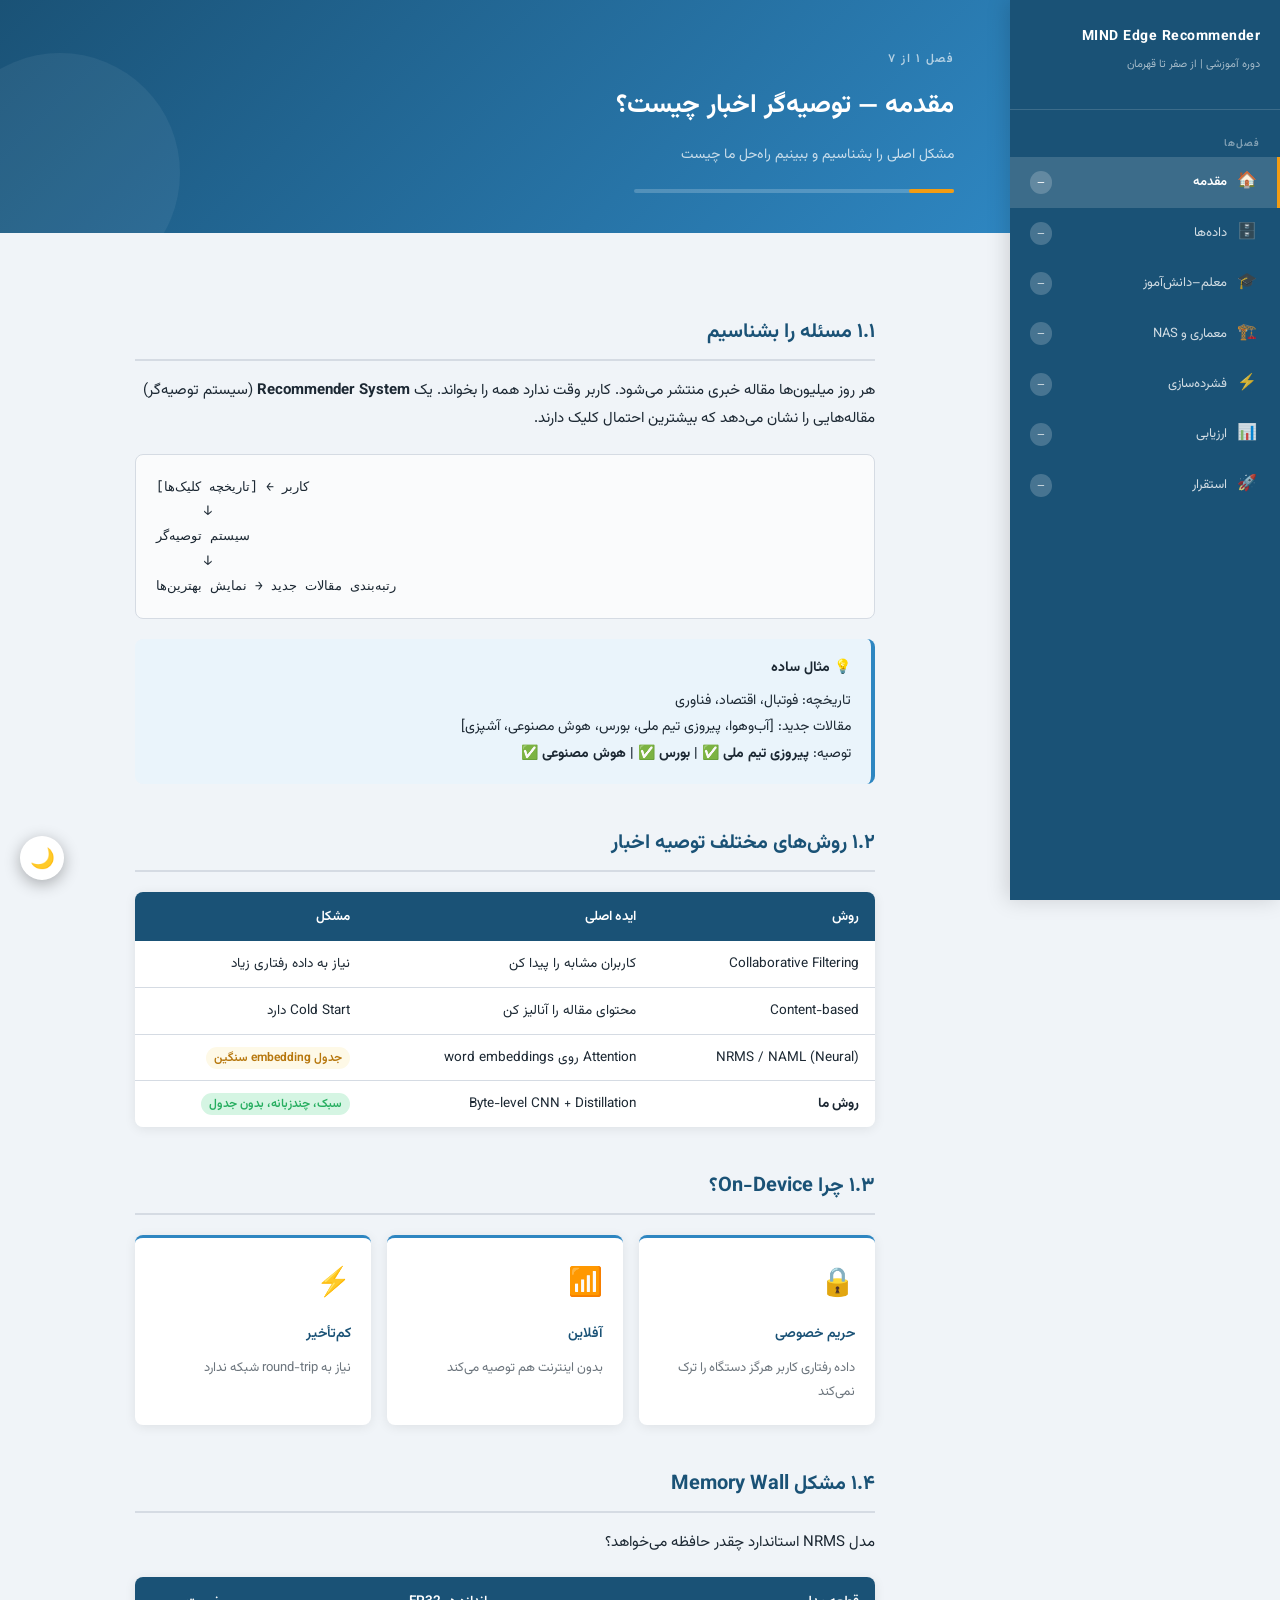
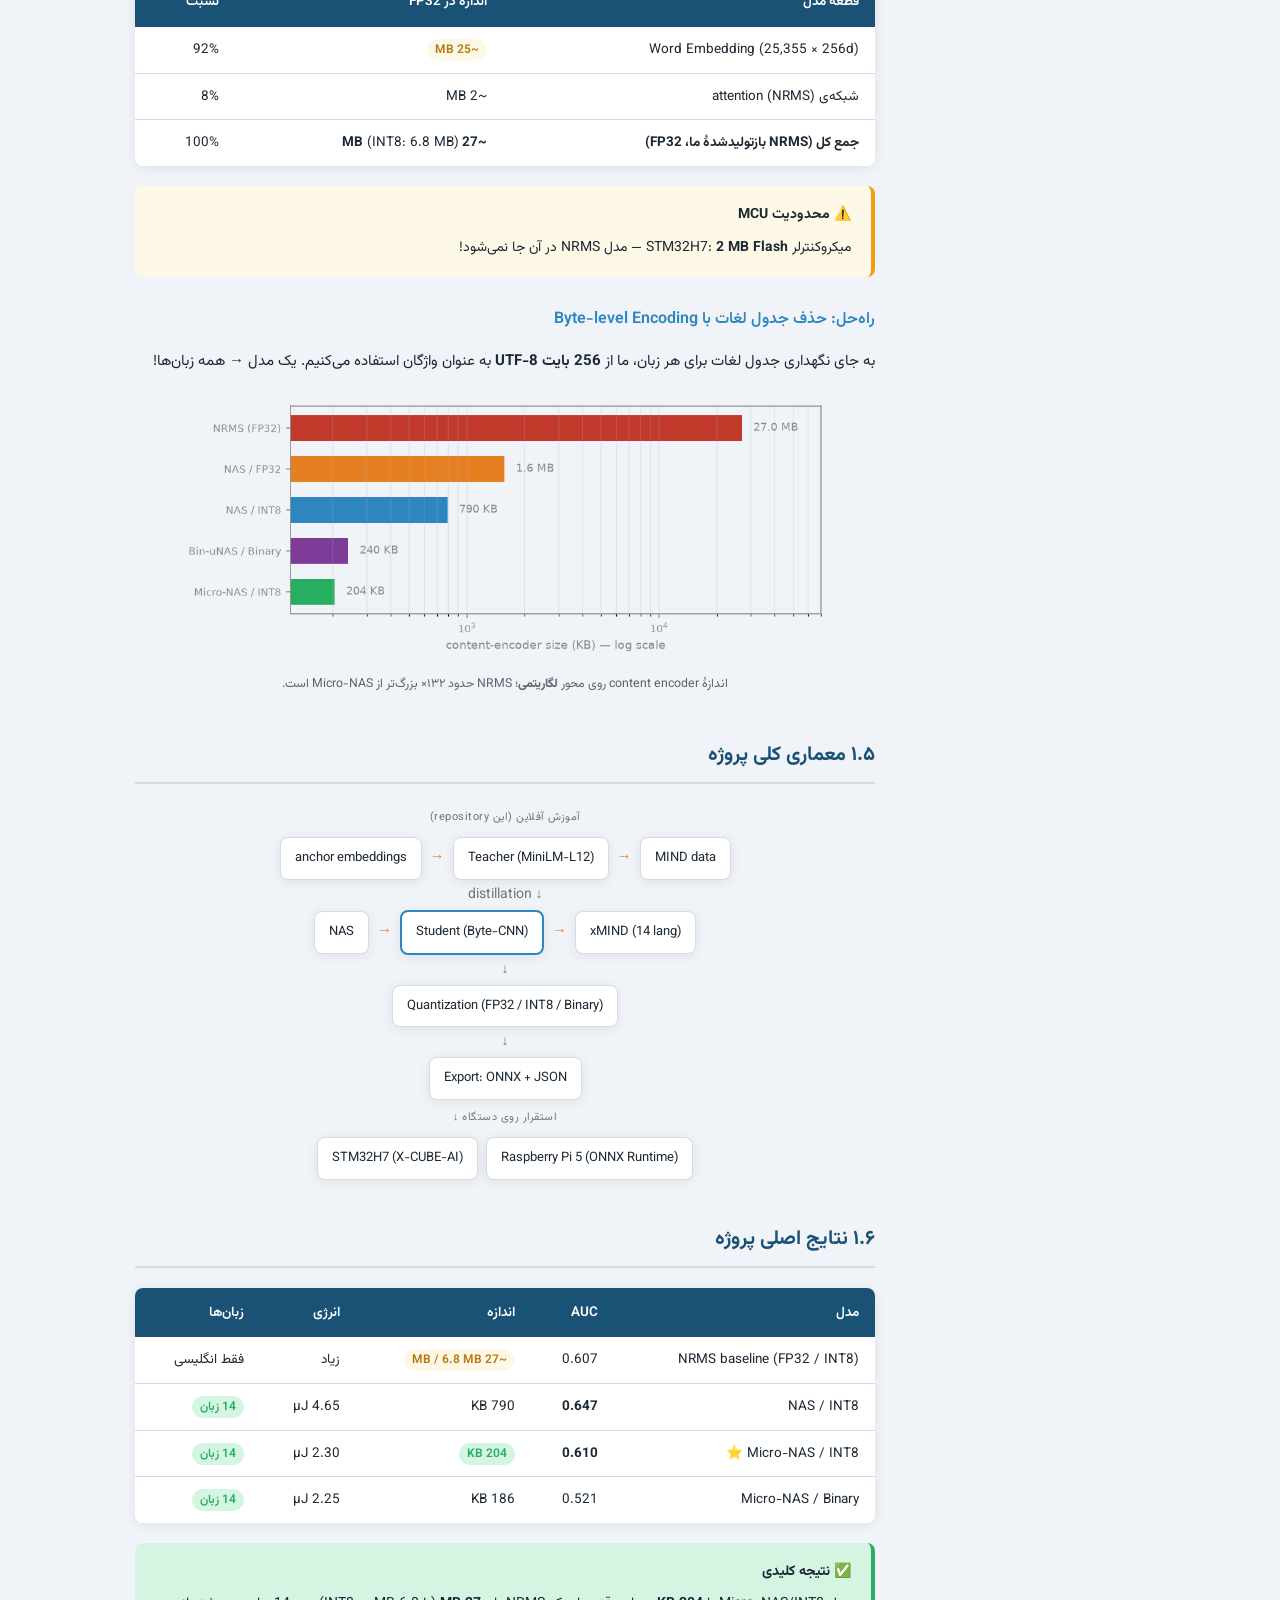
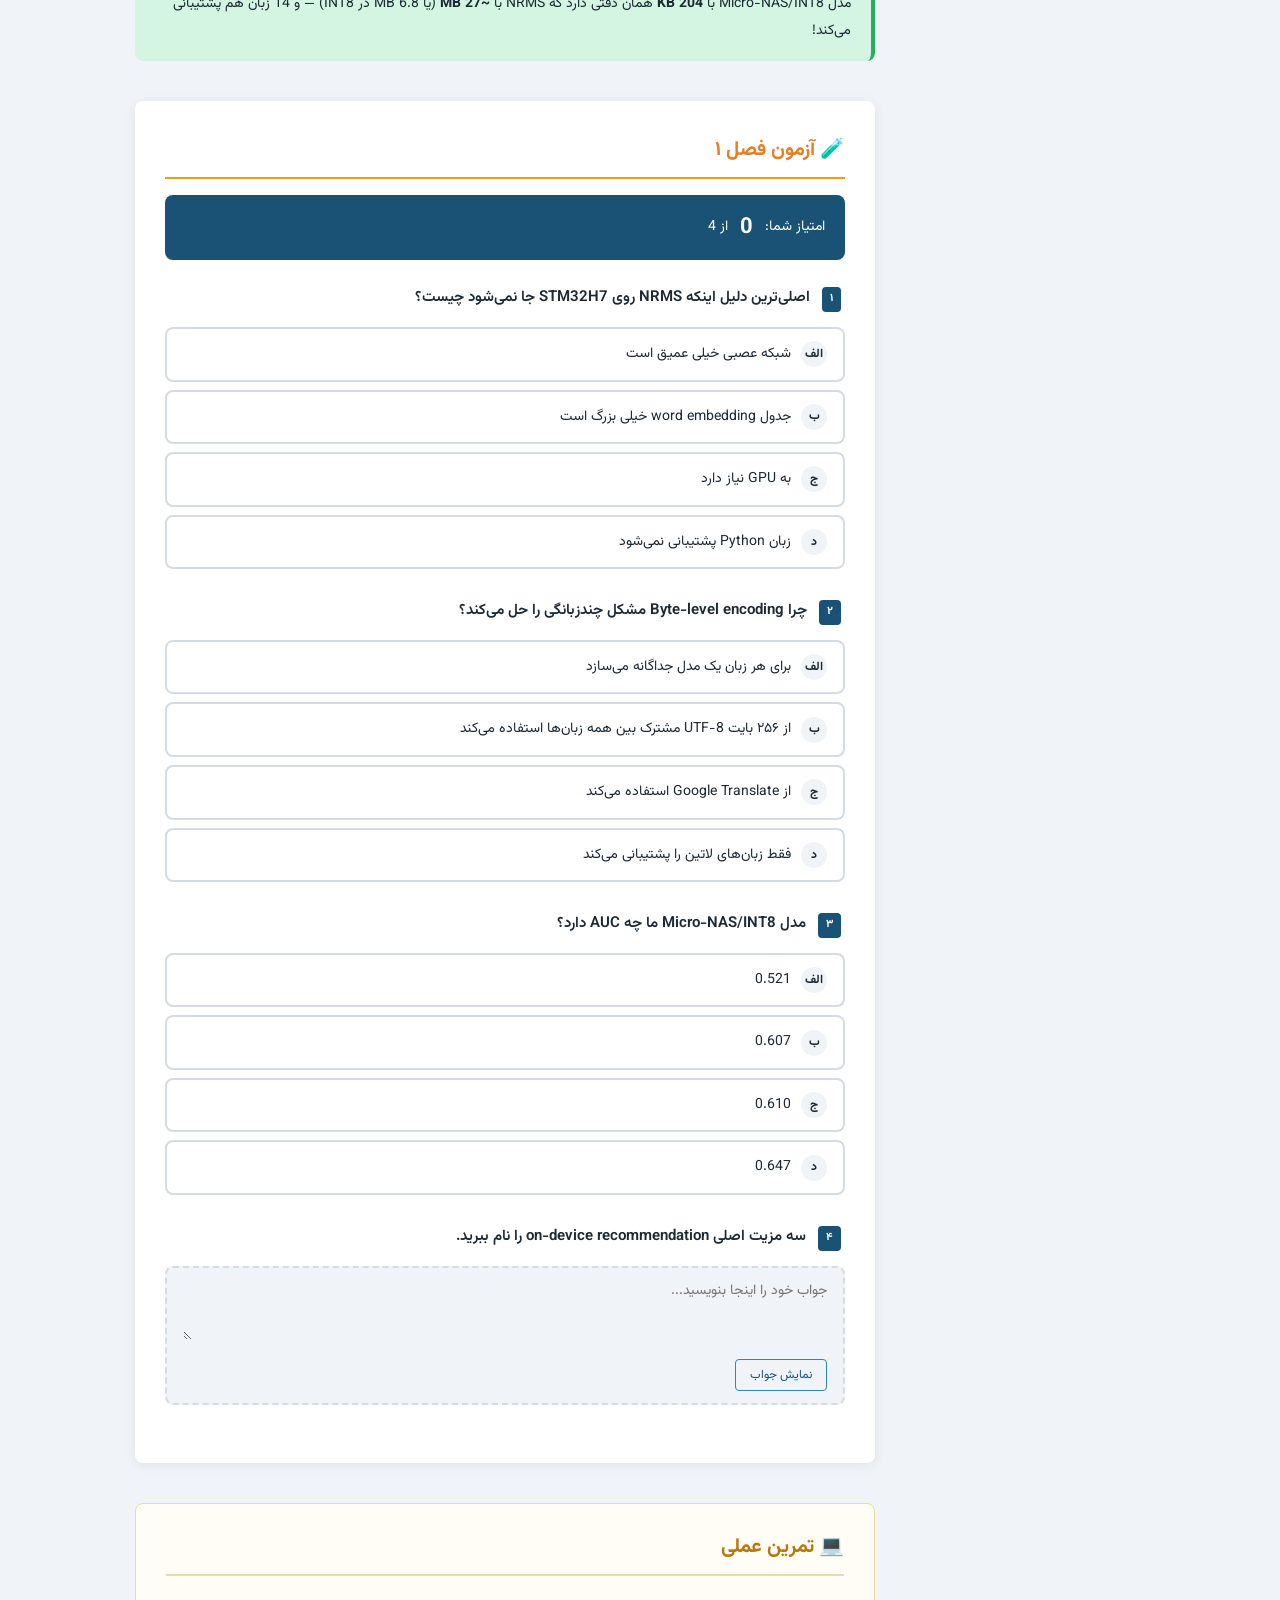
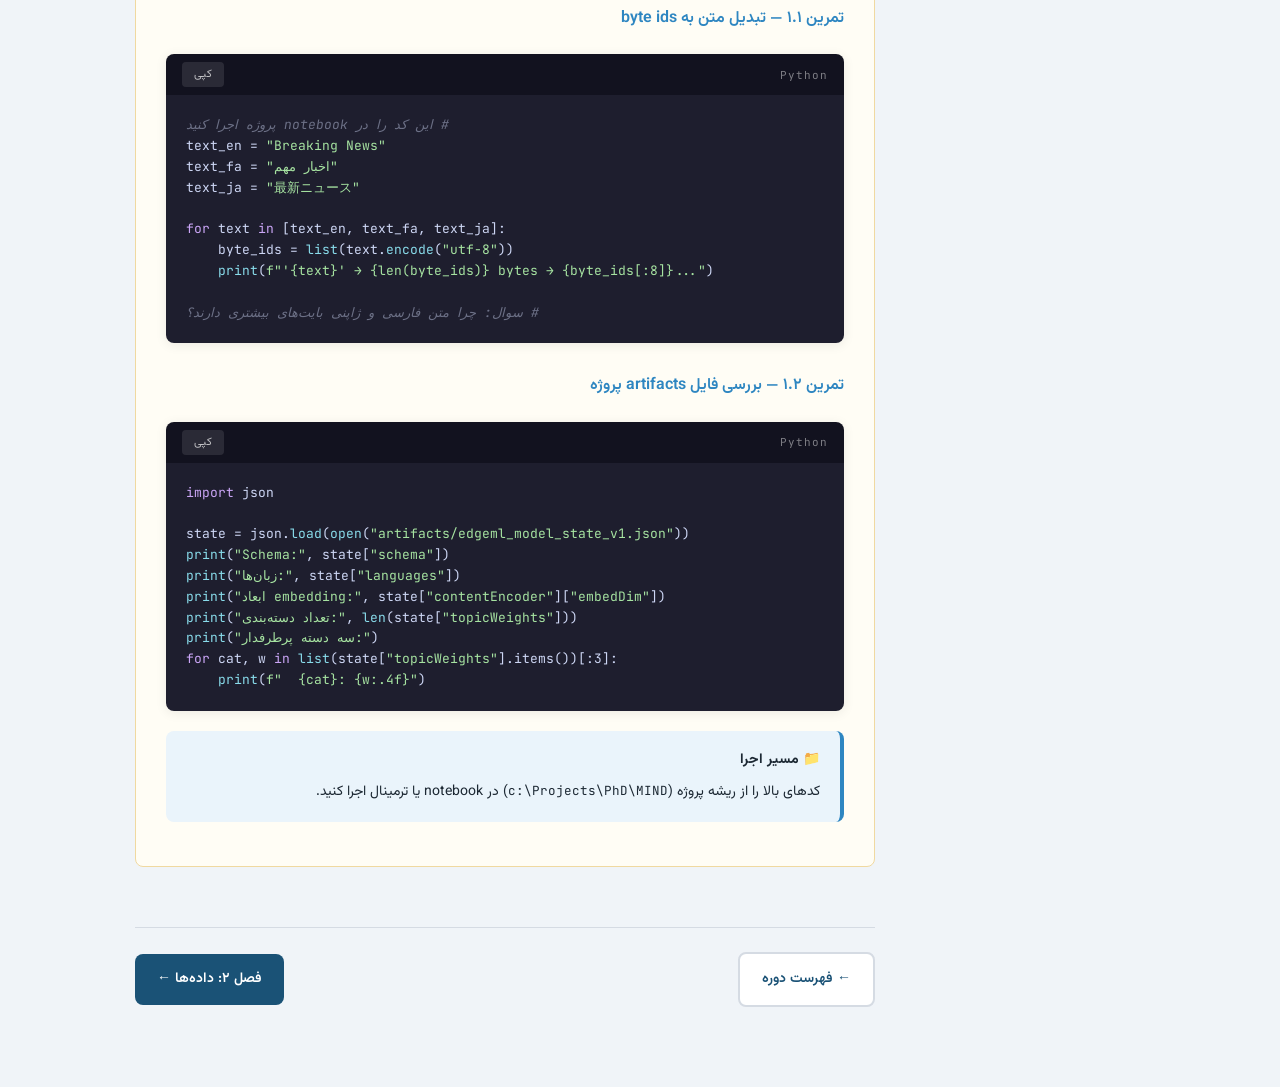
==== course/01-intro/index.html @ 7c45fa33 "Major revision to 6 pages; add multi-seed/Matryoshka/cold-start; publish course Paper (peer-review r" ====
<!DOCTYPE html>
<html lang="fa" dir="rtl">
<head>
<meta charset="UTF-8">
<meta name="viewport" content="width=device-width, initial-scale=1">
<title>فصل ۱ — مقدمه | MIND Edge Recommender</title>
<link rel="stylesheet" href="../assets/style.css">
</head>
<body data-chapter="ch01">
<div class="layout">

<!-- ═══ Sidebar ═══ -->
<nav class="sidebar">
  <div class="sidebar-brand">
    <h1>MIND Edge Recommender</h1>
    <p>دوره آموزشی | از صفر تا قهرمان</p>
  </div>
  <div class="sidebar-nav">
    <div class="nav-section">فصل‌ها</div>
    <a class="nav-link active" href="../01-intro/index.html" data-chapter="ch01"><span class="icon">🏠</span> مقدمه <span class="badge">—</span></a>
    <a class="nav-link" href="../02-datasets/index.html" data-chapter="ch02"><span class="icon">🗄️</span> داده‌ها <span class="badge">—</span></a>
    <a class="nav-link" href="../03-teacher-student/index.html" data-chapter="ch03"><span class="icon">🎓</span> معلم–دانش‌آموز <span class="badge">—</span></a>
    <a class="nav-link" href="../04-architecture/index.html" data-chapter="ch04"><span class="icon">🏗️</span> معماری و NAS <span class="badge">—</span></a>
    <a class="nav-link" href="../05-quantization/index.html" data-chapter="ch05"><span class="icon">⚡</span> فشرده‌سازی <span class="badge">—</span></a>
    <a class="nav-link" href="../06-evaluation/index.html" data-chapter="ch06"><span class="icon">📊</span> ارزیابی <span class="badge">—</span></a>
    <a class="nav-link" href="../07-deployment/index.html" data-chapter="ch07"><span class="icon">🚀</span> استقرار <span class="badge">—</span></a>
  </div>
</nav>

<!-- ═══ Main ═══ -->
<main class="main">

<header class="chapter-header">
  <div class="chapter-num">فصل ۱ از ۷</div>
  <h1>مقدمه — توصیه‌گر اخبار چیست؟</h1>
  <p class="subtitle">مشکل اصلی را بشناسیم و ببینیم راه‌حل ما چیست</p>
  <div class="progress-wrap"><div class="progress-fill" style="width:14%"></div></div>
</header>

<div class="content">

<!-- ─── Section 1 ─── -->
<h2>۱.۱ مسئله را بشناسیم</h2>
<p>هر روز میلیون‌ها مقاله خبری منتشر می‌شود. کاربر وقت ندارد همه را بخواند. یک <strong>Recommender System</strong> (سیستم توصیه‌گر) مقاله‌هایی را نشان می‌دهد که بیشترین احتمال کلیک دارند.</p>

<div class="diagram">کاربر ← [تاریخچه کلیک‌ها]
      ↓
  سیستم توصیه‌گر
      ↓
رتبه‌بندی مقالات جدید → نمایش بهترین‌ها</div>

<div class="callout callout-info">
  <div class="callout-title">💡 مثال ساده</div>
  تاریخچه: فوتبال، اقتصاد، فناوری<br>
  مقالات جدید: [آب‌وهوا، پیروزی تیم ملی، بورس، هوش مصنوعی، آشپزی]<br>
  توصیه: <strong>پیروزی تیم ملی ✅ | بورس ✅ | هوش مصنوعی ✅</strong>
</div>

<!-- ─── Section 2 ─── -->
<h2>۱.۲ روش‌های مختلف توصیه اخبار</h2>

<div class="table-wrap">
<table>
  <thead><tr><th>روش</th><th>ایده اصلی</th><th>مشکل</th></tr></thead>
  <tbody>
    <tr><td>Collaborative Filtering</td><td>کاربران مشابه را پیدا کن</td><td>نیاز به داده رفتاری زیاد</td></tr>
    <tr><td>Content-based</td><td>محتوای مقاله را آنالیز کن</td><td>Cold Start دارد</td></tr>
    <tr><td>NRMS / NAML (Neural)</td><td>Attention روی word embeddings</td><td><span class="badge-warn">جدول embedding سنگین</span></td></tr>
    <tr><td><strong>روش ما</strong></td><td>Byte-level CNN + Distillation</td><td><span class="badge-good">سبک، چندزبانه، بدون جدول</span></td></tr>
  </tbody>
</table>
</div>

<!-- ─── Section 3 ─── -->
<h2>۱.۳ چرا On-Device؟</h2>

<div class="card-grid">
  <div class="card">
    <div class="card-icon">🔒</div>
    <h4>حریم خصوصی</h4>
    <p>داده رفتاری کاربر هرگز دستگاه را ترک نمی‌کند</p>
  </div>
  <div class="card">
    <div class="card-icon">📶</div>
    <h4>آفلاین</h4>
    <p>بدون اینترنت هم توصیه می‌کند</p>
  </div>
  <div class="card">
    <div class="card-icon">⚡</div>
    <h4>کم‌تأخیر</h4>
    <p>نیاز به round-trip شبکه ندارد</p>
  </div>
</div>

<!-- ─── Section 4: Memory Wall ─── -->
<h2>۱.۴ مشکل Memory Wall</h2>
<p>مدل NRMS استاندارد چقدر حافظه می‌خواهد؟</p>

<div class="table-wrap">
<table>
  <thead><tr><th>قطعه مدل</th><th>اندازه در FP32</th><th>نسبت</th></tr></thead>
  <tbody>
    <tr><td>Word Embedding (25,355 × 256d)</td><td><span class="badge-warn">~25 MB</span></td><td>92%</td></tr>
    <tr><td>شبکه‌ی attention (NRMS)</td><td>~2 MB</td><td>8%</td></tr>
    <tr><td><strong>جمع کل (NRMS بازتولیدشدهٔ ما، FP32)</strong></td><td><strong>~27 MB</strong> (INT8: 6.8 MB)</td><td>100%</td></tr>
  </tbody>
</table>
</div>

<div class="callout callout-warn">
  <div class="callout-title">⚠️ محدودیت MCU</div>
  میکروکنترلر STM32H7: <strong>2 MB Flash</strong> — مدل NRMS در آن جا نمی‌شود!
</div>

<h3>راه‌حل: حذف جدول لغات با Byte-level Encoding</h3>
<p>به جای نگهداری جدول لغات برای هر زبان، ما از <strong>256 بایت UTF-8</strong> به عنوان واژگان استفاده می‌کنیم. یک مدل → همه زبان‌ها!</p>

<figure style="margin:16px 0">
  <img src="../assets/size_chart.png" alt="مقایسه اندازهٔ مدل‌ها روی مقیاس لگاریتمی" style="width:100%;max-width:660px;display:block;margin:0 auto">
  <figcaption style="font-size:0.82em;opacity:0.7;text-align:center;margin-top:6px">اندازهٔ content encoder روی محور <strong>لگاریتمی</strong>؛ NRMS حدود ۱۳۲× بزرگ‌تر از Micro-NAS است.</figcaption>
</figure>

<!-- ─── Section 5 ─── -->
<h2>۱.۵ معماری کلی پروژه</h2>

<div class="flow">
  <div class="flow-stage">آموزش آفلاین (این repository)</div>
  <div class="flow-row">
    <span class="flow-node" dir="ltr">MIND data</span><span class="flow-arr">→</span>
    <span class="flow-node" dir="ltr">Teacher (MiniLM-L12)</span><span class="flow-arr">→</span>
    <span class="flow-node" dir="ltr">anchor embeddings</span>
  </div>
  <div class="flow-down">↓ distillation</div>
  <div class="flow-row">
    <span class="flow-node" dir="ltr">xMIND (14 lang)</span><span class="flow-arr">→</span>
    <span class="flow-node accent" dir="ltr">Student (Byte-CNN)</span><span class="flow-arr">→</span>
    <span class="flow-node" dir="ltr">NAS</span>
  </div>
  <div class="flow-down">↓</div>
  <div class="flow-node" dir="ltr">Quantization (FP32 / INT8 / Binary)</div>
  <div class="flow-down">↓</div>
  <div class="flow-node" dir="ltr">Export: ONNX + JSON</div>
  <div class="flow-stage">استقرار روی دستگاه ↓</div>
  <div class="flow-row">
    <span class="flow-node" dir="ltr">Raspberry Pi 5 (ONNX Runtime)</span>
    <span class="flow-node" dir="ltr">STM32H7 (X-CUBE-AI)</span>
  </div>
</div>

<!-- ─── Section 6: Results ─── -->
<h2>۱.۶ نتایج اصلی پروژه</h2>

<div class="table-wrap">
<table>
  <thead><tr><th>مدل</th><th>AUC</th><th>اندازه</th><th>انرژی</th><th>زبان‌ها</th></tr></thead>
  <tbody>
    <tr><td>NRMS baseline (FP32 / INT8)</td><td>0.607</td><td><span class="badge-warn">~27 MB / 6.8 MB</span></td><td>زیاد</td><td>فقط انگلیسی</td></tr>
    <tr><td>NAS / INT8</td><td><strong>0.647</strong></td><td>790 KB</td><td>4.65 µJ</td><td><span class="badge-good">14 زبان</span></td></tr>
    <tr><td>Micro-NAS / INT8 ⭐</td><td><strong>0.610</strong></td><td><span class="badge-good">204 KB</span></td><td>2.30 µJ</td><td><span class="badge-good">14 زبان</span></td></tr>
    <tr><td>Micro-NAS / Binary</td><td>0.521</td><td>186 KB</td><td>2.25 µJ</td><td><span class="badge-good">14 زبان</span></td></tr>
  </tbody>
</table>
</div>

<div class="callout callout-success">
  <div class="callout-title">✅ نتیجه کلیدی</div>
  مدل Micro-NAS/INT8 با <strong>204 KB</strong> همان دقتی دارد که NRMS با <strong>~27 MB</strong> (یا 6.8 MB در INT8) — و 14 زبان هم پشتیبانی می‌کند!
</div>

<!-- ═══ QUIZ ═══ -->
<section class="quiz-section">
  <h2>🧪 آزمون فصل ۱</h2>
  <div class="quiz-score">امتیاز شما: <span class="score-num">0</span> از 4</div>

  <!-- Q1 -->
  <div class="question-block" data-correct="1">
    <p class="question-text"><span class="q-num">۱</span> اصلی‌ترین دلیل اینکه NRMS روی STM32H7 جا نمی‌شود چیست؟</p>
    <div class="options">
      <div class="option"><div class="opt-letter">الف</div> شبکه عصبی خیلی عمیق است</div>
      <div class="option"><div class="opt-letter">ب</div> جدول word embedding خیلی بزرگ است</div>
      <div class="option"><div class="opt-letter">ج</div> به GPU نیاز دارد</div>
      <div class="option"><div class="opt-letter">د</div> زبان Python پشتیبانی نمی‌شود</div>
    </div>
    <div class="explanation">جدول embedding با ~۲۵ هزار واژه × ۲۵۶ بُعد تقریباً ۲۵ مگابایت است (۹۲٪ کل مدل) — بسیار بیشتر از ۲ مگابایت flash موجود در STM32H7.</div>
  </div>

  <!-- Q2 -->
  <div class="question-block" data-correct="1">
    <p class="question-text"><span class="q-num">۲</span> چرا Byte-level encoding مشکل چندزبانگی را حل می‌کند؟</p>
    <div class="options">
      <div class="option"><div class="opt-letter">الف</div> برای هر زبان یک مدل جداگانه می‌سازد</div>
      <div class="option"><div class="opt-letter">ب</div> از ۲۵۶ بایت UTF-8 مشترک بین همه زبان‌ها استفاده می‌کند</div>
      <div class="option"><div class="opt-letter">ج</div> از Google Translate استفاده می‌کند</div>
      <div class="option"><div class="opt-letter">د</div> فقط زبان‌های لاتین را پشتیبانی می‌کند</div>
    </div>
    <div class="explanation">UTF-8 همه متن‌های جهان را با ترکیبی از ۲۵۶ بایت نشان می‌دهد. پس یک مدل با واژگان ۲۵۶ کاراکتری می‌تواند هر زبانی را پردازش کند.</div>
  </div>

  <!-- Q3 -->
  <div class="question-block" data-correct="2">
    <p class="question-text"><span class="q-num">۳</span> مدل Micro-NAS/INT8 ما چه AUC دارد؟</p>
    <div class="options">
      <div class="option"><div class="opt-letter">الف</div> 0.521</div>
      <div class="option"><div class="opt-letter">ب</div> 0.607</div>
      <div class="option"><div class="opt-letter">ج</div> 0.610</div>
      <div class="option"><div class="opt-letter">د</div> 0.647</div>
    </div>
    <div class="explanation">AUC 0.610 برای Micro-NAS/INT8 — کمی بیشتر از NRMS baseline با 0.607 — با اندازه فقط 204 KB.</div>
  </div>

  <!-- Q4 open -->
  <div class="question-block" data-correct="-1">
    <p class="question-text"><span class="q-num">۴</span> سه مزیت اصلی on-device recommendation را نام ببرید.</p>
    <div class="open-answer">
      <textarea placeholder="جواب خود را اینجا بنویسید..."></textarea>
      <div class="explanation" style="display:none">۱) حریم خصوصی: داده رفتاری دستگاه را ترک نمی‌کند &nbsp; ۲) کارکرد آفلاین: بدون اینترنت &nbsp; ۳) کم‌تأخیری: نیاز به round-trip شبکه ندارد</div>
      <button class="reveal-btn">نمایش جواب</button>
    </div>
  </div>

  <div class="quiz-result">
    <div class="result-score"></div>
    <div class="result-msg"></div>
  </div>
</section>

<!-- ═══ Practice ═══ -->
<section class="practice-section">
  <h2>💻 تمرین عملی</h2>

  <h3>تمرین ۱.۱ — تبدیل متن به byte ids</h3>
  <div class="code-wrap">
    <div class="code-header"><span class="code-lang">Python</span><button class="copy-btn">کپی</button></div>
    <pre><span class="cmt"># این کد را در notebook پروژه اجرا کنید</span>
text_en = <span class="str">"Breaking News"</span>
text_fa = <span class="str">"اخبار مهم"</span>
text_ja = <span class="str">"最新ニュース"</span>

<span class="kw">for</span> text <span class="kw">in</span> [text_en, text_fa, text_ja]:
    byte_ids = <span class="fn">list</span>(text.<span class="fn">encode</span>(<span class="str">"utf-8"</span>))
    <span class="fn">print</span>(<span class="str">f"'{text}' → {len(byte_ids)} bytes → {byte_ids[:8]}..."</span>)

<span class="cmt"># سوال: چرا متن فارسی و ژاپنی بایت‌های بیشتری دارند؟</span></pre>
  </div>

  <h3>تمرین ۱.۲ — بررسی فایل artifacts پروژه</h3>
  <div class="code-wrap">
    <div class="code-header"><span class="code-lang">Python</span><button class="copy-btn">کپی</button></div>
    <pre><span class="kw">import</span> json

state = json.<span class="fn">load</span>(<span class="fn">open</span>(<span class="str">"artifacts/edgeml_model_state_v1.json"</span>))
<span class="fn">print</span>(<span class="str">"Schema:"</span>, state[<span class="str">"schema"</span>])
<span class="fn">print</span>(<span class="str">"زبان‌ها:"</span>, state[<span class="str">"languages"</span>])
<span class="fn">print</span>(<span class="str">"ابعاد embedding:"</span>, state[<span class="str">"contentEncoder"</span>][<span class="str">"embedDim"</span>])
<span class="fn">print</span>(<span class="str">"تعداد دسته‌بندی:"</span>, <span class="fn">len</span>(state[<span class="str">"topicWeights"</span>]))
<span class="fn">print</span>(<span class="str">"سه دسته پرطرفدار:"</span>)
<span class="kw">for</span> cat, w <span class="kw">in</span> <span class="fn">list</span>(state[<span class="str">"topicWeights"</span>].items())[:3]:
    <span class="fn">print</span>(<span class="str">f"  {cat}: {w:.4f}"</span>)</pre>
  </div>

  <div class="callout callout-info">
    <div class="callout-title">📁 مسیر اجرا</div>
    کدهای بالا را از ریشه پروژه (<code>c:\Projects\PhD\MIND</code>) در notebook یا ترمینال اجرا کنید.
  </div>
</section>

<!-- Chapter nav -->
<nav class="chapter-nav">
  <a class="nav-btn secondary" href="../index.html">← فهرست دوره</a>
  <a class="nav-btn" href="../02-datasets/index.html">فصل ۲: داده‌ها ←</a>
</nav>

</div><!-- /content -->
</main>
</div><!-- /layout -->

<script src="../assets/quiz.js"></script>
</body>
</html>
---- course/assets/style.css ----
/* ===== MIND Edge Recommender — Course Styles (RTL / Persian) ===== */

@import url('https://fonts.googleapis.com/css2?family=Vazirmatn:wght@300;400;500;600;700&display=swap');
@import url('https://fonts.googleapis.com/css2?family=JetBrains+Mono:wght@400;500&display=swap');

/* ---------- Variables ---------- */
:root {
  --primary:       #1a5276;
  --primary-light: #2e86c1;
  --accent:        #e67e22;
  --accent-light:  #f39c12;
  --bg:            #f0f4f8;
  --card:          #ffffff;
  --text:          #1c2833;
  --text-muted:    #6c757d;
  --border:        #d5dbe3;
  --code-bg:       #1e1e2e;
  --code-text:     #cdd6f4;
  --correct:       #27ae60;
  --correct-bg:    #d5f5e3;
  --incorrect:     #c0392b;
  --incorrect-bg:  #fadbd8;
  --warn:          #f39c12;
  --warn-bg:       #fef9e7;
  --info-bg:       #eaf4fb;
  --sidebar-w:     270px;
  --radius:        8px;
  --shadow:        0 2px 12px rgba(0,0,0,.08);
  --transition:    .2s ease;
}

/* ---------- Reset ---------- */
*, *::before, *::after { box-sizing: border-box; margin: 0; padding: 0; }
html { scroll-behavior: smooth; }

body {
  font-family: 'Vazirmatn', Tahoma, Arial, sans-serif;
  background: var(--bg);
  color: var(--text);
  direction: rtl;
  text-align: right;
  line-height: 1.9;
  font-size: 15px;
}

/* ---------- Layout ---------- */
.layout {
  display: flex;
  min-height: 100vh;
}

/* ---------- Sidebar ---------- */
.sidebar {
  width: var(--sidebar-w);
  background: var(--primary);
  color: #fff;
  position: fixed;
  top: 0; right: 0;
  height: 100vh;
  overflow-y: auto;
  z-index: 100;
  display: flex;
  flex-direction: column;
  box-shadow: -3px 0 20px rgba(0,0,0,.15);
}

.sidebar-brand {
  padding: 24px 20px 18px;
  border-bottom: 1px solid rgba(255,255,255,.15);
}
.sidebar-brand h1 {
  font-size: 14px;
  font-weight: 700;
  color: #fff;
  margin-bottom: 4px;
  letter-spacing: .5px;
}
.sidebar-brand p { font-size: 11px; color: rgba(255,255,255,.6); }

.sidebar-nav { padding: 12px 0; flex: 1; }

.nav-section {
  font-size: 10px;
  font-weight: 700;
  text-transform: uppercase;
  letter-spacing: 1px;
  color: rgba(255,255,255,.45);
  padding: 12px 20px 4px;
}

.nav-link {
  display: flex;
  align-items: center;
  gap: 10px;
  padding: 10px 20px;
  color: rgba(255,255,255,.8);
  text-decoration: none;
  font-size: 13px;
  transition: var(--transition);
  border-right: 3px solid transparent;
}
.nav-link:hover {
  background: rgba(255,255,255,.1);
  color: #fff;
}
.nav-link.active {
  background: rgba(255,255,255,.15);
  color: #fff;
  border-right-color: var(--accent-light);
  font-weight: 600;
}
.nav-link .icon { font-size: 16px; flex-shrink: 0; }
.nav-link .badge {
  margin-right: auto; margin-left: 0;
  background: rgba(255,255,255,.2);
  color: rgba(255,255,255,.9);
  font-size: 10px;
  padding: 2px 7px;
  border-radius: 20px;
}
.nav-link.done .badge { background: var(--correct); }

/* ---------- Main content ---------- */
.main {
  margin-right: var(--sidebar-w);
  flex: 1;
  min-height: 100vh;
}

/* ---------- Chapter header ---------- */
.chapter-header {
  background: linear-gradient(135deg, var(--primary) 0%, var(--primary-light) 100%);
  color: #fff;
  padding: 48px 56px 40px;
  position: relative;
  overflow: hidden;
}
.chapter-header::after {
  content: '';
  position: absolute;
  left: -60px; bottom: -60px;
  width: 240px; height: 240px;
  background: rgba(255,255,255,.06);
  border-radius: 50%;
}
.chapter-num {
  font-size: 12px;
  font-weight: 600;
  letter-spacing: 1.5px;
  color: rgba(255,255,255,.65);
  text-transform: uppercase;
  margin-bottom: 10px;
}
.chapter-header h1 {
  font-size: 26px;
  font-weight: 700;
  color: #fff;
  margin-bottom: 12px;
  position: relative;
}
.chapter-header .subtitle {
  font-size: 14px;
  color: rgba(255,255,255,.75);
  max-width: 540px;
}

/* ---------- Progress bar ---------- */
.progress-wrap {
  background: rgba(255,255,255,.2);
  height: 4px;
  border-radius: 2px;
  margin-top: 20px;
  max-width: 320px;
}
.progress-fill {
  height: 100%;
  background: var(--accent-light);
  border-radius: 2px;
  transition: width .6s ease;
}

/* ---------- Content area ---------- */
.content {
  max-width: 820px;
  margin: 0 auto;
  padding: 40px 40px 80px;
}

/* ---------- Section headers ---------- */
h2 {
  font-size: 20px;
  font-weight: 700;
  color: var(--primary);
  margin: 40px 0 16px;
  padding-bottom: 8px;
  border-bottom: 2px solid var(--border);
}
h3 {
  font-size: 16px;
  font-weight: 600;
  color: var(--primary-light);
  margin: 28px 0 12px;
}
h4 {
  font-size: 14px;
  font-weight: 600;
  color: var(--text);
  margin: 18px 0 8px;
}

p { margin-bottom: 16px; }

/* ---------- Callout boxes ---------- */
.callout {
  border-radius: var(--radius);
  padding: 16px 20px;
  margin: 20px 0;
  border-right: 4px solid;
  font-size: 14px;
}
.callout-info    { background: var(--info-bg);  border-color: var(--primary-light); }
.callout-warn    { background: var(--warn-bg);  border-color: var(--warn); }
.callout-success { background: var(--correct-bg); border-color: var(--correct); }
.callout-title   { font-weight: 700; margin-bottom: 6px; }

/* ---------- Tables ---------- */
.table-wrap { overflow-x: auto; margin: 20px 0; border-radius: var(--radius); box-shadow: var(--shadow); }

table {
  width: 100%;
  border-collapse: collapse;
  background: var(--card);
  font-size: 13.5px;
}
thead th {
  background: var(--primary);
  color: #fff;
  padding: 12px 16px;
  font-weight: 600;
  white-space: nowrap;
}
tbody td {
  padding: 10px 16px;
  border-bottom: 1px solid var(--border);
  vertical-align: middle;
}
tbody tr:last-child td { border-bottom: none; }
tbody tr:hover { background: #f0f8ff; }
.td-center { text-align: center; }
.badge-good  { background: var(--correct-bg); color: var(--correct); padding: 2px 8px; border-radius: 12px; font-size: 12px; font-weight: 600; }
.badge-warn  { background: var(--warn-bg);    color: #b7770d;       padding: 2px 8px; border-radius: 12px; font-size: 12px; font-weight: 600; }
.badge-info  { background: var(--info-bg);    color: var(--primary); padding: 2px 8px; border-radius: 12px; font-size: 12px; font-weight: 600; }

/* ---------- Code blocks ---------- */
.code-wrap {
  position: relative;
  margin: 20px 0;
  border-radius: var(--radius);
  overflow: hidden;
  box-shadow: var(--shadow);
}
.code-header {
  background: #12121f;
  padding: 8px 16px;
  display: flex;
  align-items: center;
  justify-content: space-between;
}
.code-lang {
  font-family: 'JetBrains Mono', monospace;
  font-size: 11px;
  color: rgba(255,255,255,.45);
  letter-spacing: 1px;
}
.copy-btn {
  background: rgba(255,255,255,.1);
  color: rgba(255,255,255,.7);
  border: none;
  padding: 4px 12px;
  border-radius: 4px;
  font-size: 11px;
  cursor: pointer;
  font-family: inherit;
  transition: var(--transition);
}
.copy-btn:hover { background: rgba(255,255,255,.2); color: #fff; }
.copy-btn.copied { background: var(--correct); color: #fff; }

pre {
  background: var(--code-bg);
  color: var(--code-text);
  padding: 20px 20px;
  overflow-x: auto;
  direction: ltr;
  text-align: left;
  unicode-bidi: plaintext;   /* per-line direction: code stays LTR, Farsi comments read RTL */
  font-family: 'JetBrains Mono', 'Fira Code', monospace;
  font-size: 13px;
  line-height: 1.6;
  margin: 0;
}
/* Keep English/identifiers inside Farsi prose from reordering */
p code, li code, td code, .badge-good, .badge-warn, .badge-info { unicode-bidi: isolate; }
code { font-family: 'JetBrains Mono', monospace; font-size: .9em; }
p code, li code {
  background: #eef;
  color: var(--primary);
  padding: 1px 6px;
  border-radius: 4px;
  direction: ltr;
  display: inline-block;
}

/* Syntax highlight classes (minimal) */
.kw  { color: #cba6f7; }
.str { color: #a6e3a1; }
.num { color: #fab387; }
.cmt { color: #6c7086; font-style: italic; }
.fn  { color: #89dceb; }
.cls { color: #f9e2af; }

/* ---------- Diagram / ASCII art ---------- */
.diagram {
  background: #fafbfc;
  border: 1px solid var(--border);
  border-radius: var(--radius);
  padding: 20px;
  font-family: 'JetBrains Mono', monospace;
  font-size: 13px;
  direction: ltr;
  text-align: left;
  unicode-bidi: plaintext;
  overflow-x: auto;
  margin: 20px 0;
  color: var(--text);
  white-space: pre;
}

/* ---------- Bar chart ---------- */
.bar-chart { margin: 20px 0; }
.bar-row {
  display: flex;
  align-items: center;
  margin-bottom: 10px;
  gap: 12px;
}
.bar-label {
  width: 140px;
  font-size: 12px;
  text-align: right;
  color: var(--text-muted);
  flex-shrink: 0;
}
.bar-track {
  flex: 1;
  background: var(--border);
  border-radius: 4px;
  height: 22px;
  overflow: hidden;
}
.bar-fill {
  height: 100%;
  border-radius: 4px;
  display: flex;
  align-items: center;
  padding-left: 8px;
  font-size: 11px;
  font-weight: 600;
  color: #fff;
  transition: width 1s ease;
}
.bar-fill.blue   { background: linear-gradient(90deg,#2e86c1,#5dade2); }
.bar-fill.green  { background: linear-gradient(90deg,#27ae60,#52be80); }
.bar-fill.orange { background: linear-gradient(90deg,#e67e22,#f0a84a); }
.bar-fill.red    { background: linear-gradient(90deg,#c0392b,#e74c3c); }
.bar-fill.purple { background: linear-gradient(90deg,#7d3c98,#a569bd); }

/* ---------- Highlighted table row (themed; no hardcoded light bg) ---------- */
.row-hl { background: #eafaf1; }
html.dark .row-hl { background: #10261a; }

/* ---------- Flowchart (readable replacement for ASCII art) ---------- */
.flow { display: flex; flex-direction: column; align-items: center; gap: 8px; margin: 24px 0; }
.flow-row { display: flex; flex-wrap: wrap; align-items: center; justify-content: center; gap: 8px; }
.flow-node {
  background: var(--card); color: var(--text);
  border: 1px solid var(--border); border-radius: 8px;
  padding: 8px 14px; font-size: 13px; box-shadow: var(--shadow);
}
.flow-node.accent { border-color: var(--primary-light); border-width: 2px; }
.flow-stage { font-size: 11px; color: var(--text-muted); letter-spacing: .5px; }
.flow-arr { color: var(--accent); font-weight: 700; }
.flow-down { color: var(--text-muted); font-size: 14px; line-height: 1; }

/* ---------- Feature cards ---------- */
.card-grid {
  display: grid;
  grid-template-columns: repeat(auto-fit, minmax(220px, 1fr));
  gap: 16px;
  margin: 20px 0;
}
.card {
  background: var(--card);
  border-radius: var(--radius);
  padding: 20px;
  box-shadow: var(--shadow);
  border-top: 3px solid var(--primary-light);
}
.card-icon { font-size: 28px; margin-bottom: 10px; }
.card h4 { margin: 0 0 8px; color: var(--primary); }
.card p  { font-size: 13px; color: var(--text-muted); margin: 0; }

/* ---------- Step list ---------- */
.steps { counter-reset: step; margin: 20px 0; }
.step {
  display: flex;
  gap: 16px;
  margin-bottom: 18px;
}
.step-num {
  counter-increment: step;
  width: 32px; height: 32px;
  background: var(--primary);
  color: #fff;
  border-radius: 50%;
  display: flex;
  align-items: center;
  justify-content: center;
  font-weight: 700;
  font-size: 14px;
  flex-shrink: 0;
  margin-top: 2px;
}
.step-body h4 { margin: 0 0 4px; }
.step-body p  { margin: 0; font-size: 13.5px; color: var(--text-muted); }

/* ---------- Quiz section ---------- */
.quiz-section {
  background: var(--card);
  border-radius: var(--radius);
  padding: 30px;
  margin: 40px 0;
  box-shadow: var(--shadow);
}
.quiz-section h2 {
  border-bottom-color: var(--accent-light);
  color: var(--accent);
  margin-top: 0;
}
.quiz-score {
  background: var(--primary);
  color: #fff;
  border-radius: var(--radius);
  padding: 12px 20px;
  font-size: 14px;
  margin-bottom: 24px;
  display: flex;
  align-items: center;
  gap: 12px;
}
.quiz-score span { font-size: 22px; font-weight: 700; }

.question-block { margin-bottom: 28px; }
.question-text {
  font-size: 15px;
  font-weight: 600;
  color: var(--text);
  margin-bottom: 14px;
  padding-right: 4px;
}
.q-num {
  display: inline-block;
  background: var(--primary);
  color: #fff;
  border-radius: 4px;
  padding: 2px 8px;
  font-size: 11px;
  margin-left: 8px;
  font-weight: 700;
}

.options { display: flex; flex-direction: column; gap: 8px; }
.option {
  padding: 12px 16px;
  border: 2px solid var(--border);
  border-radius: var(--radius);
  cursor: pointer;
  font-size: 14px;
  transition: var(--transition);
  display: flex;
  align-items: center;
  gap: 10px;
  user-select: none;
}
.option:hover:not(.disabled) { border-color: var(--primary-light); background: #f0f8ff; }
.option .opt-letter {
  width: 26px; height: 26px;
  background: var(--bg);
  border-radius: 50%;
  display: flex; align-items: center; justify-content: center;
  font-weight: 700;
  font-size: 12px;
  flex-shrink: 0;
}
.option.correct       { background: var(--correct-bg); border-color: var(--correct); }
.option.correct .opt-letter { background: var(--correct); color: #fff; }
.option.incorrect     { background: var(--incorrect-bg); border-color: var(--incorrect); }
.option.incorrect .opt-letter { background: var(--incorrect); color: #fff; }
.option.disabled      { cursor: default; }
.option.reveal        { background: #f0fff4; border-color: var(--correct); opacity: .7; }

.explanation {
  display: none;
  margin-top: 10px;
  padding: 12px 16px;
  background: var(--info-bg);
  border-radius: var(--radius);
  font-size: 13px;
  color: var(--primary);
  border-right: 4px solid var(--primary-light);
}
.explanation.show { display: block; }

.open-answer {
  margin-top: 10px;
  padding: 12px 16px;
  background: var(--bg);
  border-radius: var(--radius);
  border: 2px dashed var(--border);
}
.open-answer textarea {
  width: 100%;
  border: none;
  background: transparent;
  resize: vertical;
  font-family: inherit;
  font-size: 14px;
  direction: rtl;
  min-height: 60px;
  color: var(--text);
}
.reveal-btn {
  margin-top: 8px;
  background: none;
  border: 1px solid var(--primary-light);
  color: var(--primary);
  padding: 6px 14px;
  border-radius: 4px;
  cursor: pointer;
  font-size: 12px;
  font-family: inherit;
  transition: var(--transition);
}
.reveal-btn:hover { background: var(--primary); color: #fff; }

.quiz-result {
  display: none;
  text-align: center;
  padding: 24px;
  background: var(--bg);
  border-radius: var(--radius);
  margin-top: 20px;
}
.quiz-result.show { display: block; }
.result-score { font-size: 40px; font-weight: 700; color: var(--primary); }
.result-msg   { font-size: 15px; color: var(--text-muted); margin-top: 8px; }

/* ---------- Practice section ---------- */
.practice-section {
  background: #fffdf5;
  border: 1px solid #f0d9a0;
  border-radius: var(--radius);
  padding: 24px 30px;
  margin: 30px 0;
}
.practice-section h2 {
  color: #b7770d;
  border-bottom-color: #f0d9a0;
  margin-top: 0;
}

/* ---------- Chapter nav ---------- */
.chapter-nav {
  display: flex;
  justify-content: space-between;
  align-items: center;
  margin-top: 60px;
  padding-top: 24px;
  border-top: 1px solid var(--border);
}
.nav-btn {
  display: inline-flex;
  align-items: center;
  gap: 8px;
  padding: 12px 22px;
  background: var(--primary);
  color: #fff;
  text-decoration: none;
  border-radius: var(--radius);
  font-size: 14px;
  font-weight: 600;
  transition: var(--transition);
}
.nav-btn:hover { background: var(--primary-light); }
.nav-btn.secondary { background: var(--card); color: var(--primary); border: 2px solid var(--border); }
.nav-btn.secondary:hover { border-color: var(--primary); }

/* ---------- Index page ---------- */
.hero {
  background: linear-gradient(135deg, var(--primary) 0%, var(--primary-light) 60%, #1a8aad 100%);
  color: #fff;
  padding: 70px 60px;
  text-align: center;
}
.hero h1 { font-size: 32px; font-weight: 700; margin-bottom: 16px; }
.hero p   { font-size: 16px; color: rgba(255,255,255,.8); max-width: 580px; margin: 0 auto; }

.chapter-cards {
  display: grid;
  grid-template-columns: repeat(auto-fill, minmax(280px, 1fr));
  gap: 20px;
  padding: 40px;
}
.chapter-card {
  background: var(--card);
  border-radius: var(--radius);
  padding: 24px;
  box-shadow: var(--shadow);
  text-decoration: none;
  color: var(--text);
  display: block;
  border-top: 4px solid var(--primary-light);
  transition: var(--transition);
}
.chapter-card:hover { transform: translateY(-3px); box-shadow: 0 6px 24px rgba(0,0,0,.13); border-top-color: var(--accent); }
.chapter-card .ch-num { font-size: 11px; color: var(--text-muted); font-weight: 600; letter-spacing: 1px; text-transform: uppercase; margin-bottom: 6px; }
.chapter-card h3 { font-size: 16px; font-weight: 700; color: var(--primary); margin: 0 0 8px; }
.chapter-card p  { font-size: 13px; color: var(--text-muted); margin: 0; line-height: 1.6; }
.chapter-card .topics { margin-top: 12px; display: flex; flex-wrap: wrap; gap: 6px; }
.topic-tag { background: var(--bg); border: 1px solid var(--border); color: var(--text-muted); padding: 2px 10px; border-radius: 12px; font-size: 11px; direction: ltr; }

/* ══════════════════════════════════════════════
   DARK MODE — toggled via html.dark class
   (also respects prefers-color-scheme automatically)
   ══════════════════════════════════════════════ */

/* Auto dark mode (valid @media — the previous combined selector was malformed). */
@media (prefers-color-scheme: dark) {
  html:not(.light) {
    --primary:       #3a88c8;
    --primary-light: #4a9fd8;
    --accent:        #e67e22;
    --accent-light:  #f0a040;
    --bg:            #0f1117;
    --card:          #1a1d27;
    --text:          #dde3ec;
    --text-muted:    #9aa9bd;
    --border:        #2a3040;
    --code-bg:       #0d0f1a;
    --code-text:     #cdd6f4;
    --correct-bg:    #0a2018;
    --incorrect-bg:  #260c0c;
    --info-bg:       #0a1628;
    --warn-bg:       #1a1200;
  }
}

html.dark {
  --primary:       #3a88c8;
  --primary-light: #4a9fd8;
  --accent:        #e67e22;
  --accent-light:  #f0a040;
  --bg:            #0f1117;
  --card:          #1a1d27;
  --text:          #dde3ec;
  --text-muted:    #9aa9bd;
  --border:        #2a3040;
  --code-bg:       #0d0f1a;
  --code-text:     #cdd6f4;
  --correct-bg:    #0a2018;
  --incorrect-bg:  #260c0c;
  --info-bg:       #0a1628;
  --warn-bg:       #1a1200;
}

html.dark body { background: var(--bg); color: var(--text); }
html.dark .sidebar { background: #0b1220; }
html.dark .sidebar-brand { border-bottom-color: rgba(255,255,255,.1); }
html.dark .chapter-header { background: linear-gradient(135deg, #0d2240 0%, #1a4a78 100%); }
html.dark .card { background: var(--card); border-top-color: var(--primary-light); }
html.dark .quiz-section { background: var(--card); }
html.dark .practice-section { background: #141208; border-color: #2a2200; }
html.dark .table-wrap { box-shadow: 0 2px 12px rgba(0,0,0,.35); }
html.dark table { background: var(--card); }
html.dark thead th { background: #0d2240; }
html.dark tbody tr:hover { background: #1e2840; }
html.dark .diagram { background: #0d0f1a; border-color: var(--border); color: #b0bec5; }
html.dark p code, html.dark li code { background: #1a1d27; color: #89dceb; }
html.dark .option { border-color: var(--border); }
html.dark .option:hover:not(.disabled) { border-color: var(--primary-light); background: #1a2a3a; }
html.dark .open-answer { background: #1a1d27; border-color: var(--border); }
html.dark .open-answer textarea { color: var(--text); }
html.dark .chapter-card { background: var(--card); color: var(--text); }
html.dark .chapter-card h3 { color: var(--primary-light); }
html.dark .prereq-card { background: var(--card); }
html.dark .topic-tag { background: #1a1d27; border-color: var(--border); }
html.dark .nav-btn.secondary { background: var(--card); border-color: var(--border); }
html.dark .quiz-result { background: #0f1117; }
html.dark .callout-info { background: #0a1628; }
html.dark .callout-warn { background: #1a1200; }
html.dark .callout-success { background: #0a2018; }
html.dark .code-header { background: #06070f; }
html.dark .bar-track { background: #2a3040; }
html.dark footer { background: #0b1220; }

/* ---------- Dark-mode contrast fixes ---------- */
html.dark .badge-warn { color: #f0b85a; }
html.dark .badge-good { color: #6ee7a8; }
html.dark .badge-info { color: #6cb6f0; }
html.dark .explanation { color: #cfe0f3; }
html.dark .callout { color: var(--text); }
html.dark .option.correct, html.dark .option.incorrect { color: var(--text); }
html.dark .option.reveal { background: #10261a; border-color: var(--correct); color: var(--text); opacity: 1; }

/* ---------- Dark mode toggle button ---------- */
.dark-toggle {
  position: fixed;
  bottom: 20px;
  left: 20px;
  z-index: 200;
  width: 44px;
  height: 44px;
  border-radius: 50%;
  border: 2px solid rgba(255,255,255,.2);
  background: var(--card);
  color: var(--text);
  font-size: 20px;
  cursor: pointer;
  display: flex;
  align-items: center;
  justify-content: center;
  box-shadow: 0 4px 16px rgba(0,0,0,.3);
  transition: var(--transition);
  line-height: 1;
}
.dark-toggle:hover { transform: scale(1.1); border-color: var(--accent-light); }

/* ---------- Responsive ---------- */
@media (max-width: 768px) {
  .sidebar { display: none; }
  .main { margin-right: 0; }
  .content { padding: 24px 20px; }
  .chapter-header { padding: 32px 24px; }
  .chapter-header h1 { font-size: 20px; }
}
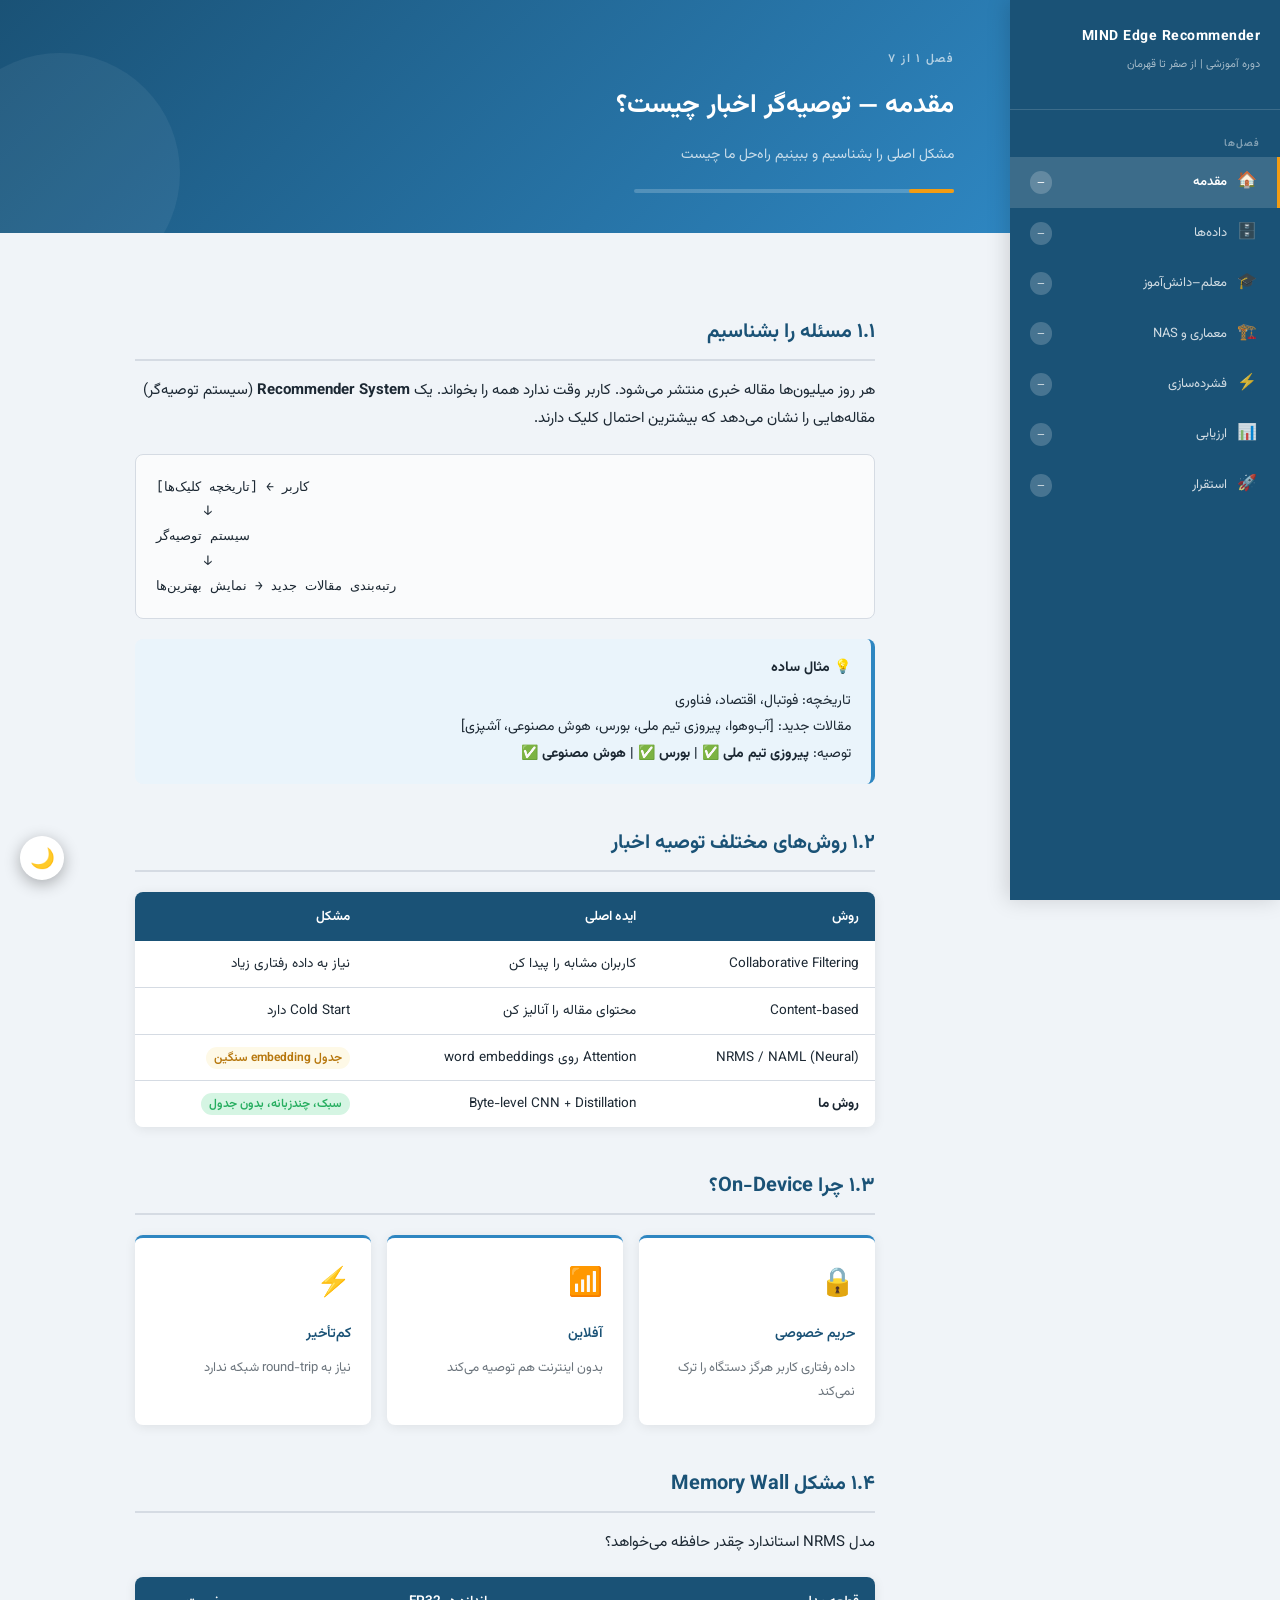
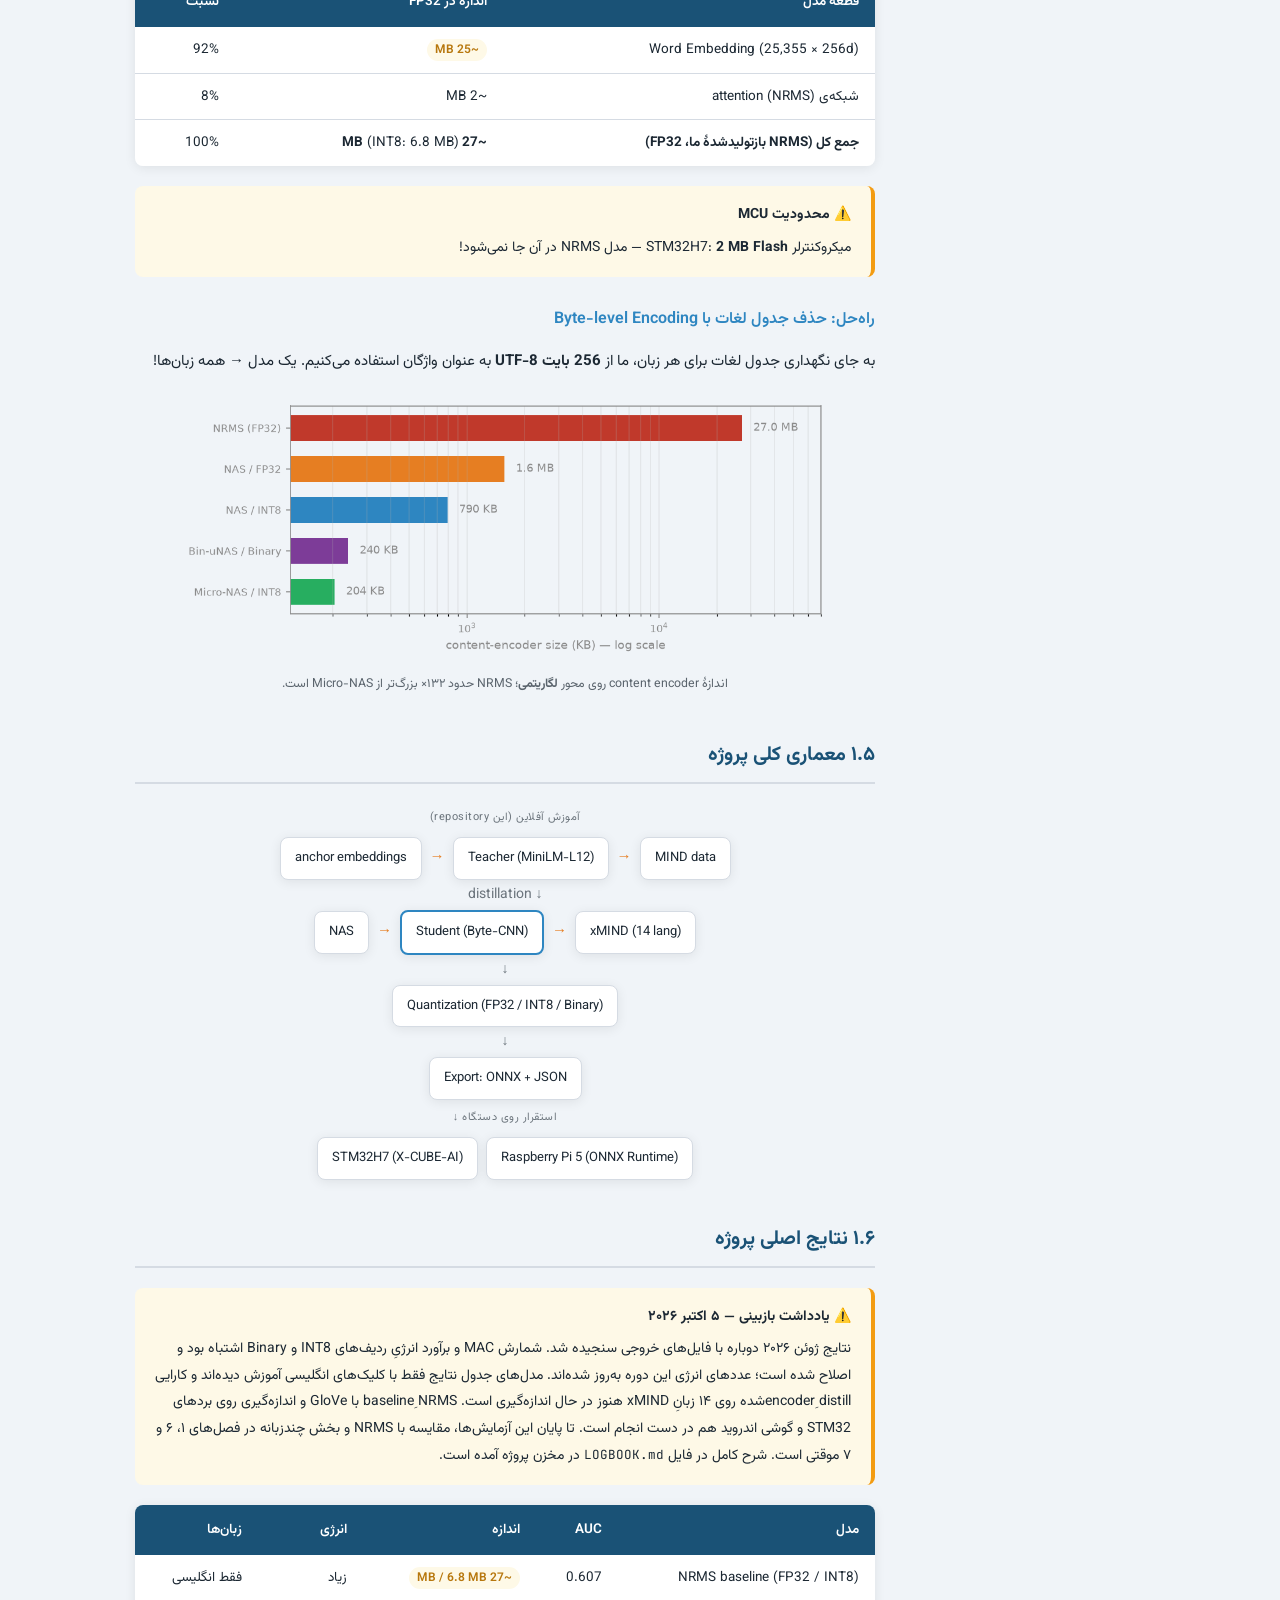
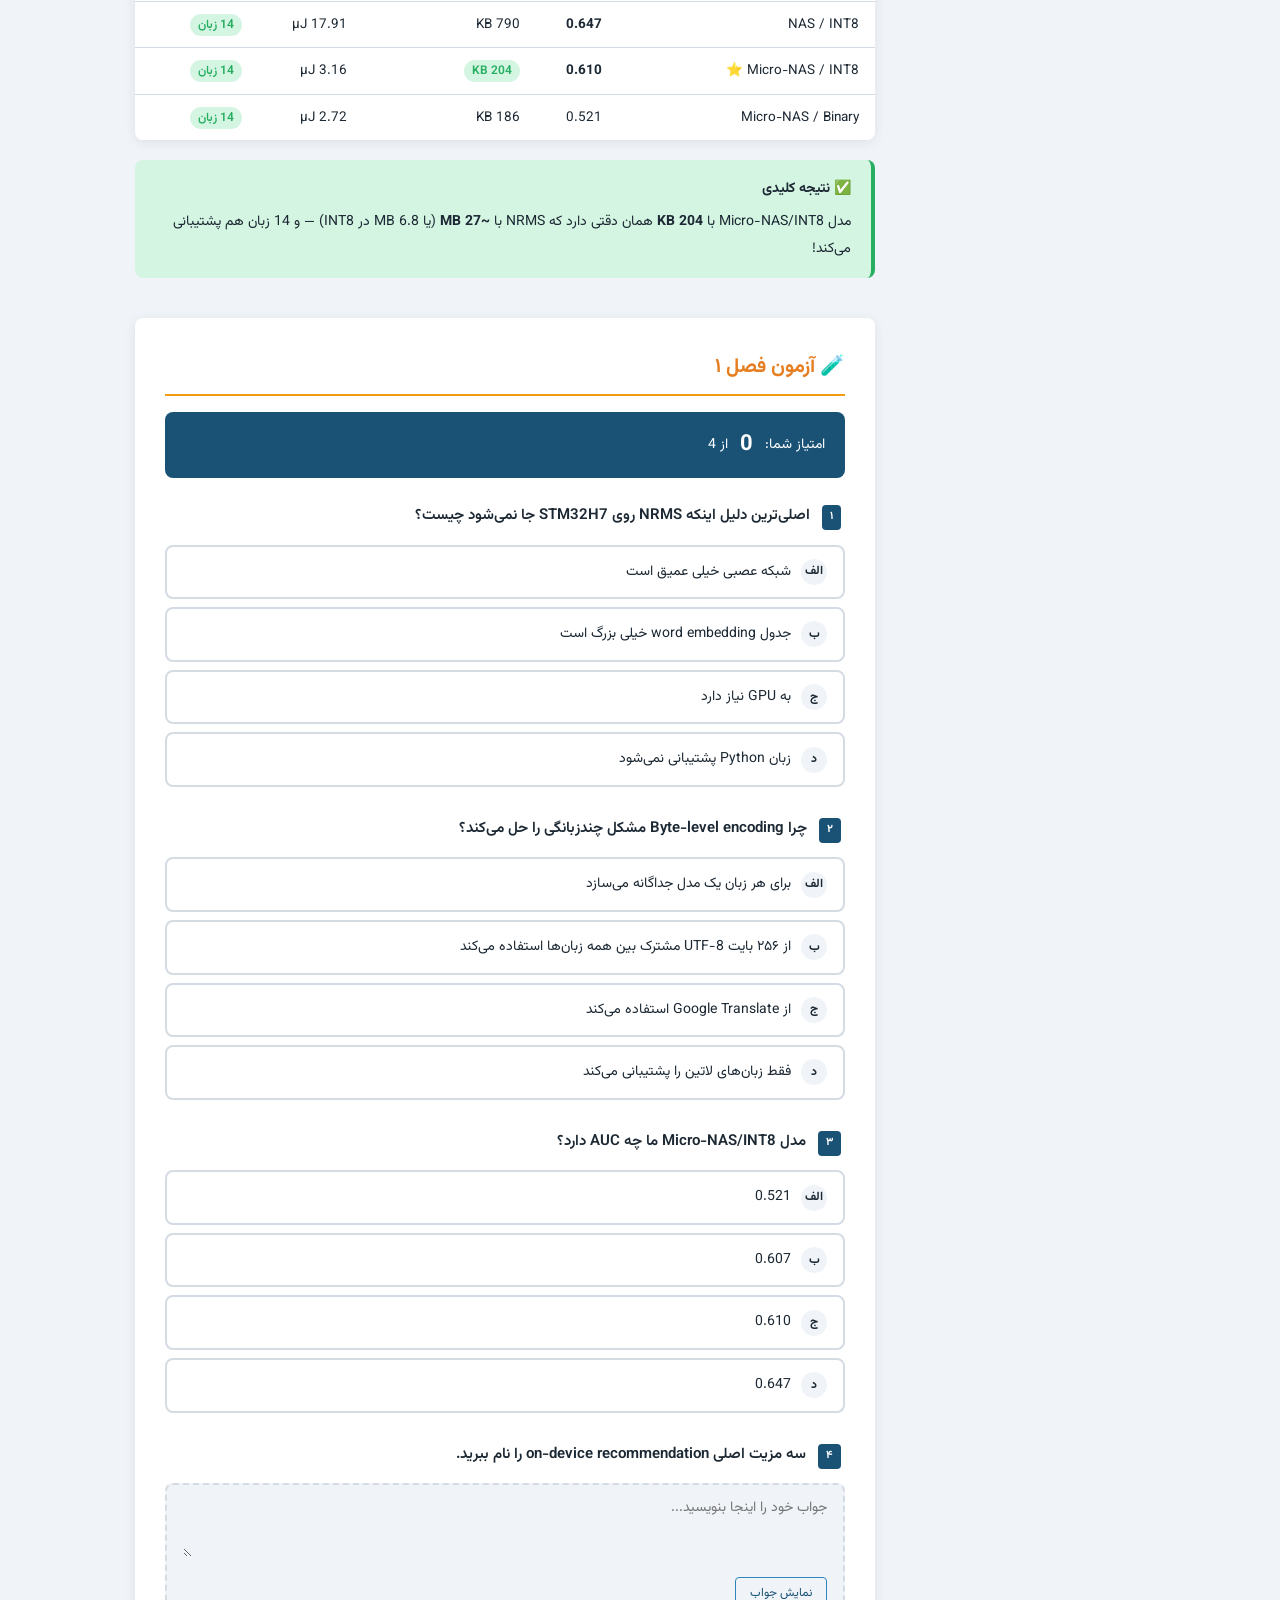
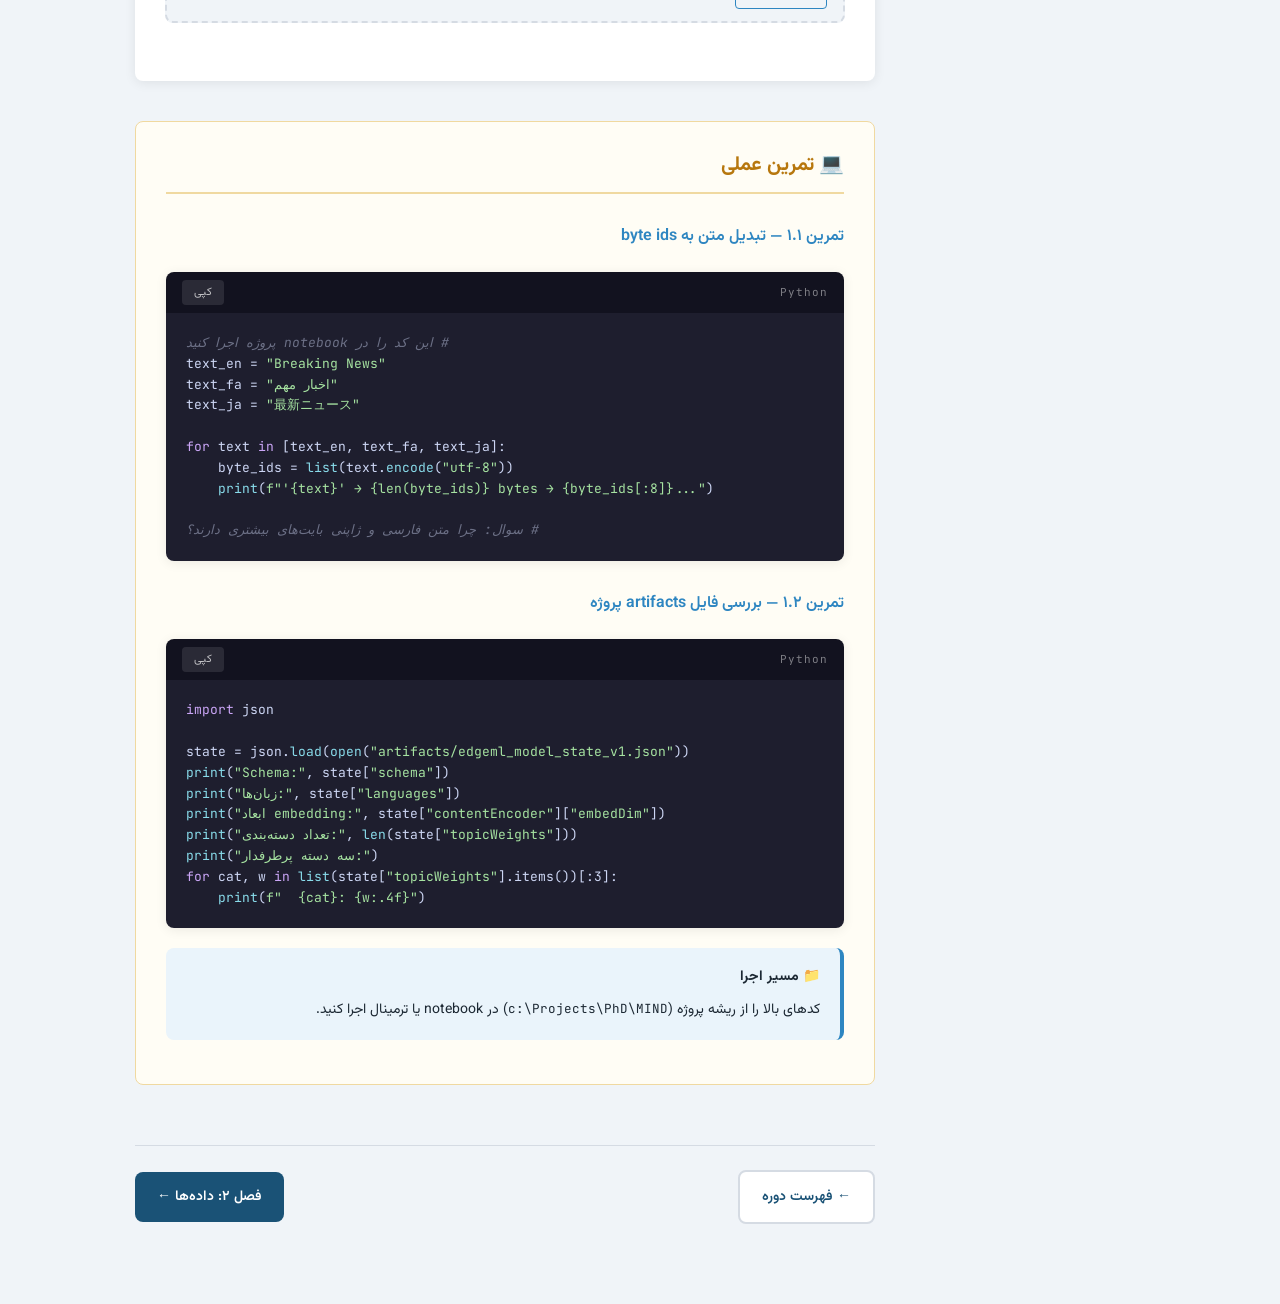
==== commit 9440b80a: "Paper, README, docs and course synchronised with the audited results; logbook - paper.tex: abstract," ====
--- a/course/01-intro/index.html
+++ b/course/01-intro/index.html
@@ -150,14 +150,19 @@
 <!-- ─── Section 6: Results ─── -->
 <h2>۱.۶ نتایج اصلی پروژه</h2>
 
+<div class="callout callout-warn">
+  <div class="callout-title">⚠️ یادداشت بازبینی — ۵ اکتبر ۲۰۲۶</div>
+  نتایج ژوئن ۲۰۲۶ دوباره با فایل‌های خروجی سنجیده شد. شمارش MAC و برآورد انرژیِ ردیف‌های INT8 و Binary اشتباه بود و اصلاح شده است؛ عددهای انرژی این دوره به‌روز شده‌اند. مدل‌های جدول نتایج فقط با کلیک‌های انگلیسی آموزش دیده‌اند و کارایی encoderِ distill‌شده روی ۱۴ زبانِ xMIND هنوز در حال اندازه‌گیری است. baselineِ NRMS با GloVe و اندازه‌گیری روی بردهای STM32 و گوشی اندروید هم در دست انجام است. تا پایان این آزمایش‌ها، مقایسه با NRMS و بخش چندزبانه در فصل‌های ۱، ۶ و ۷ موقتی است. شرح کامل در فایل <code>LOGBOOK.md</code> در مخزن پروژه آمده است.
+</div>
+
 <div class="table-wrap">
 <table>
   <thead><tr><th>مدل</th><th>AUC</th><th>اندازه</th><th>انرژی</th><th>زبان‌ها</th></tr></thead>
   <tbody>
     <tr><td>NRMS baseline (FP32 / INT8)</td><td>0.607</td><td><span class="badge-warn">~27 MB / 6.8 MB</span></td><td>زیاد</td><td>فقط انگلیسی</td></tr>
-    <tr><td>NAS / INT8</td><td><strong>0.647</strong></td><td>790 KB</td><td>4.65 µJ</td><td><span class="badge-good">14 زبان</span></td></tr>
-    <tr><td>Micro-NAS / INT8 ⭐</td><td><strong>0.610</strong></td><td><span class="badge-good">204 KB</span></td><td>2.30 µJ</td><td><span class="badge-good">14 زبان</span></td></tr>
-    <tr><td>Micro-NAS / Binary</td><td>0.521</td><td>186 KB</td><td>2.25 µJ</td><td><span class="badge-good">14 زبان</span></td></tr>
+    <tr><td>NAS / INT8</td><td><strong>0.647</strong></td><td>790 KB</td><td>17.91 µJ</td><td><span class="badge-good">14 زبان</span></td></tr>
+    <tr><td>Micro-NAS / INT8 ⭐</td><td><strong>0.610</strong></td><td><span class="badge-good">204 KB</span></td><td>3.16 µJ</td><td><span class="badge-good">14 زبان</span></td></tr>
+    <tr><td>Micro-NAS / Binary</td><td>0.521</td><td>186 KB</td><td>2.72 µJ</td><td><span class="badge-good">14 زبان</span></td></tr>
   </tbody>
 </table>
 </div>
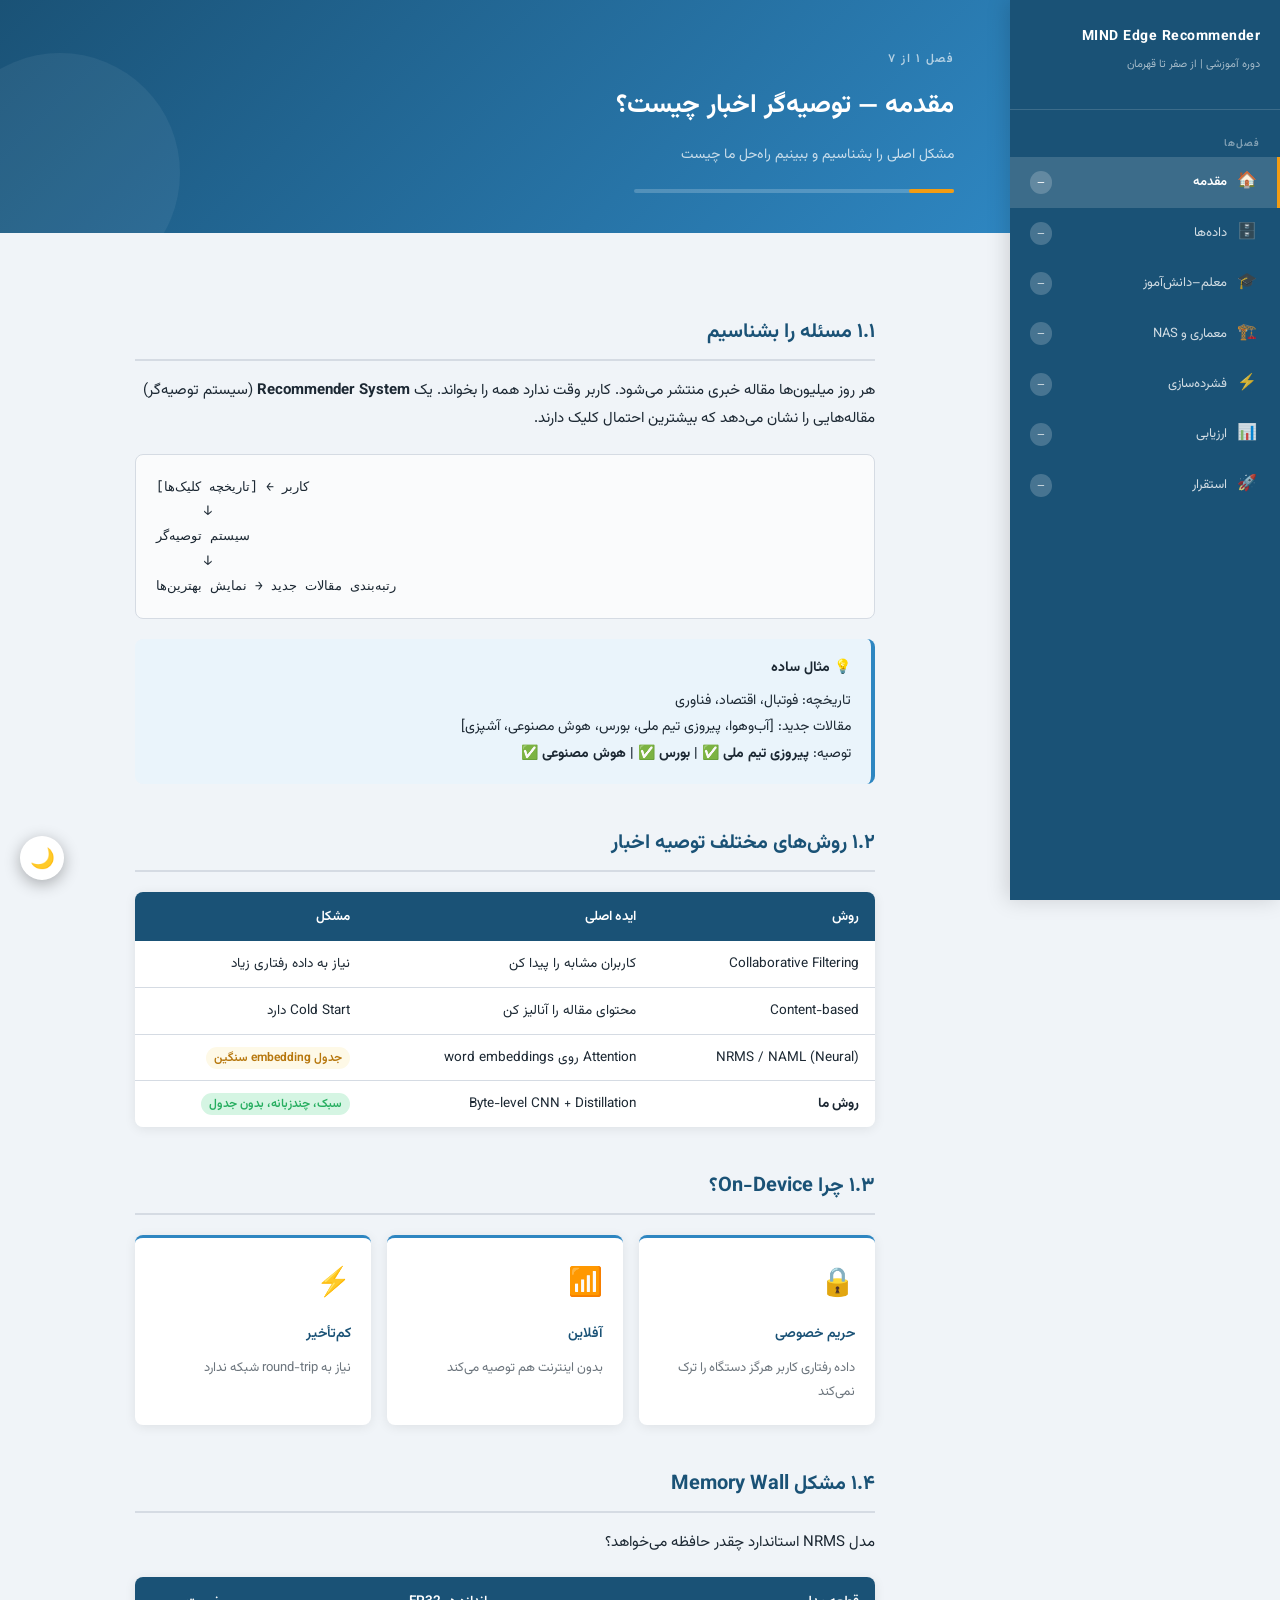
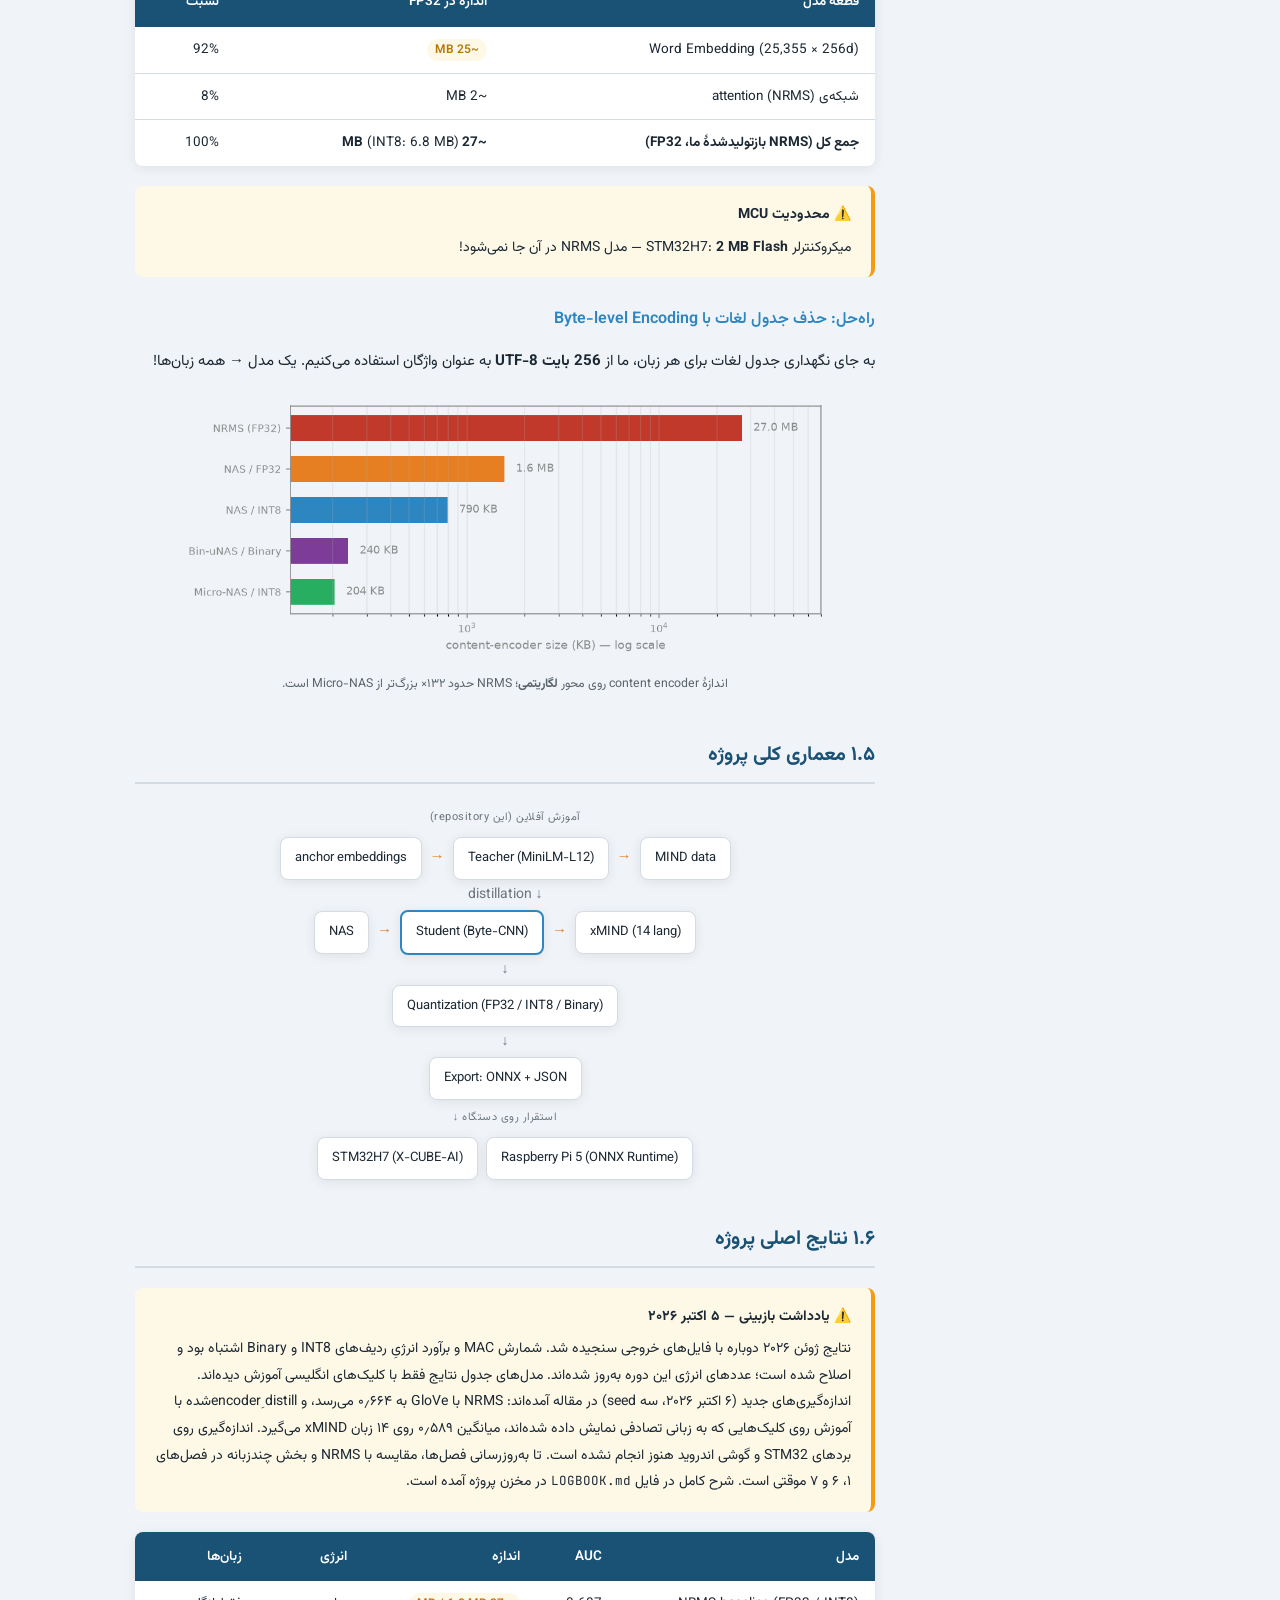
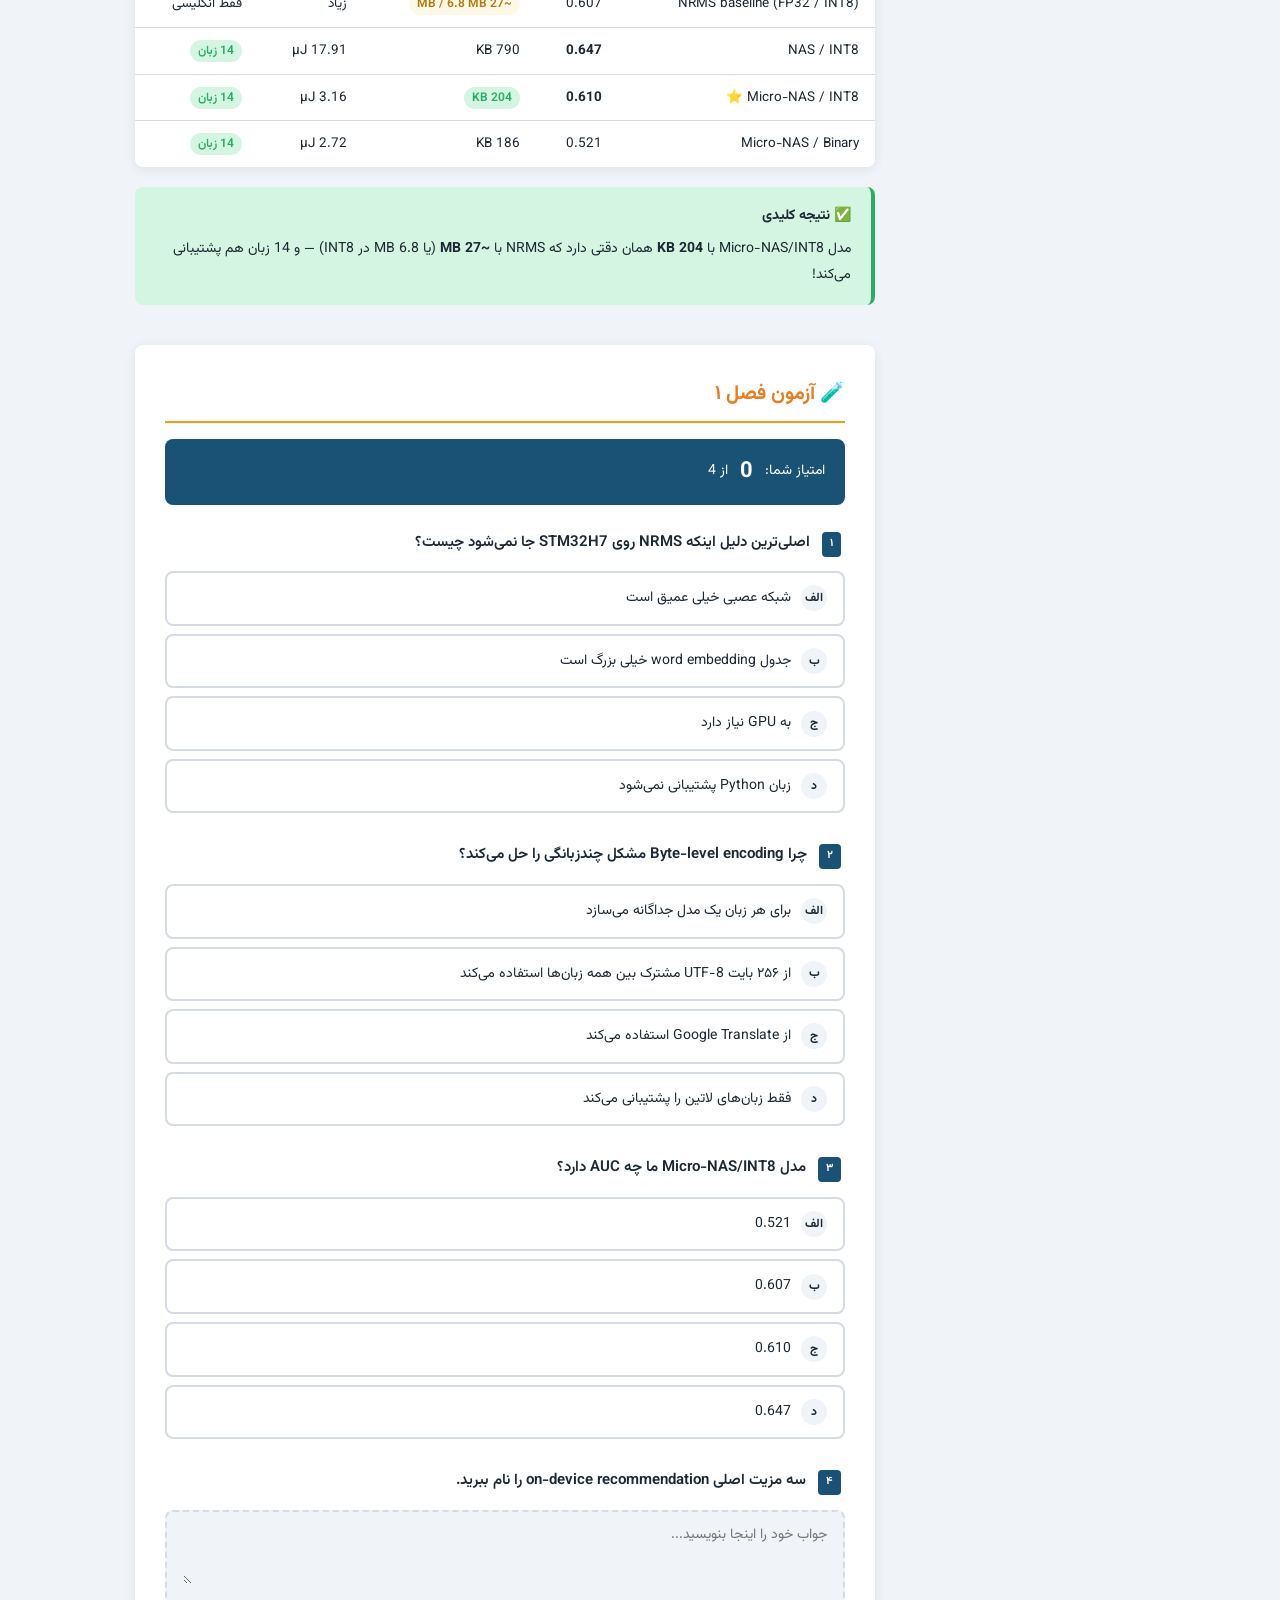
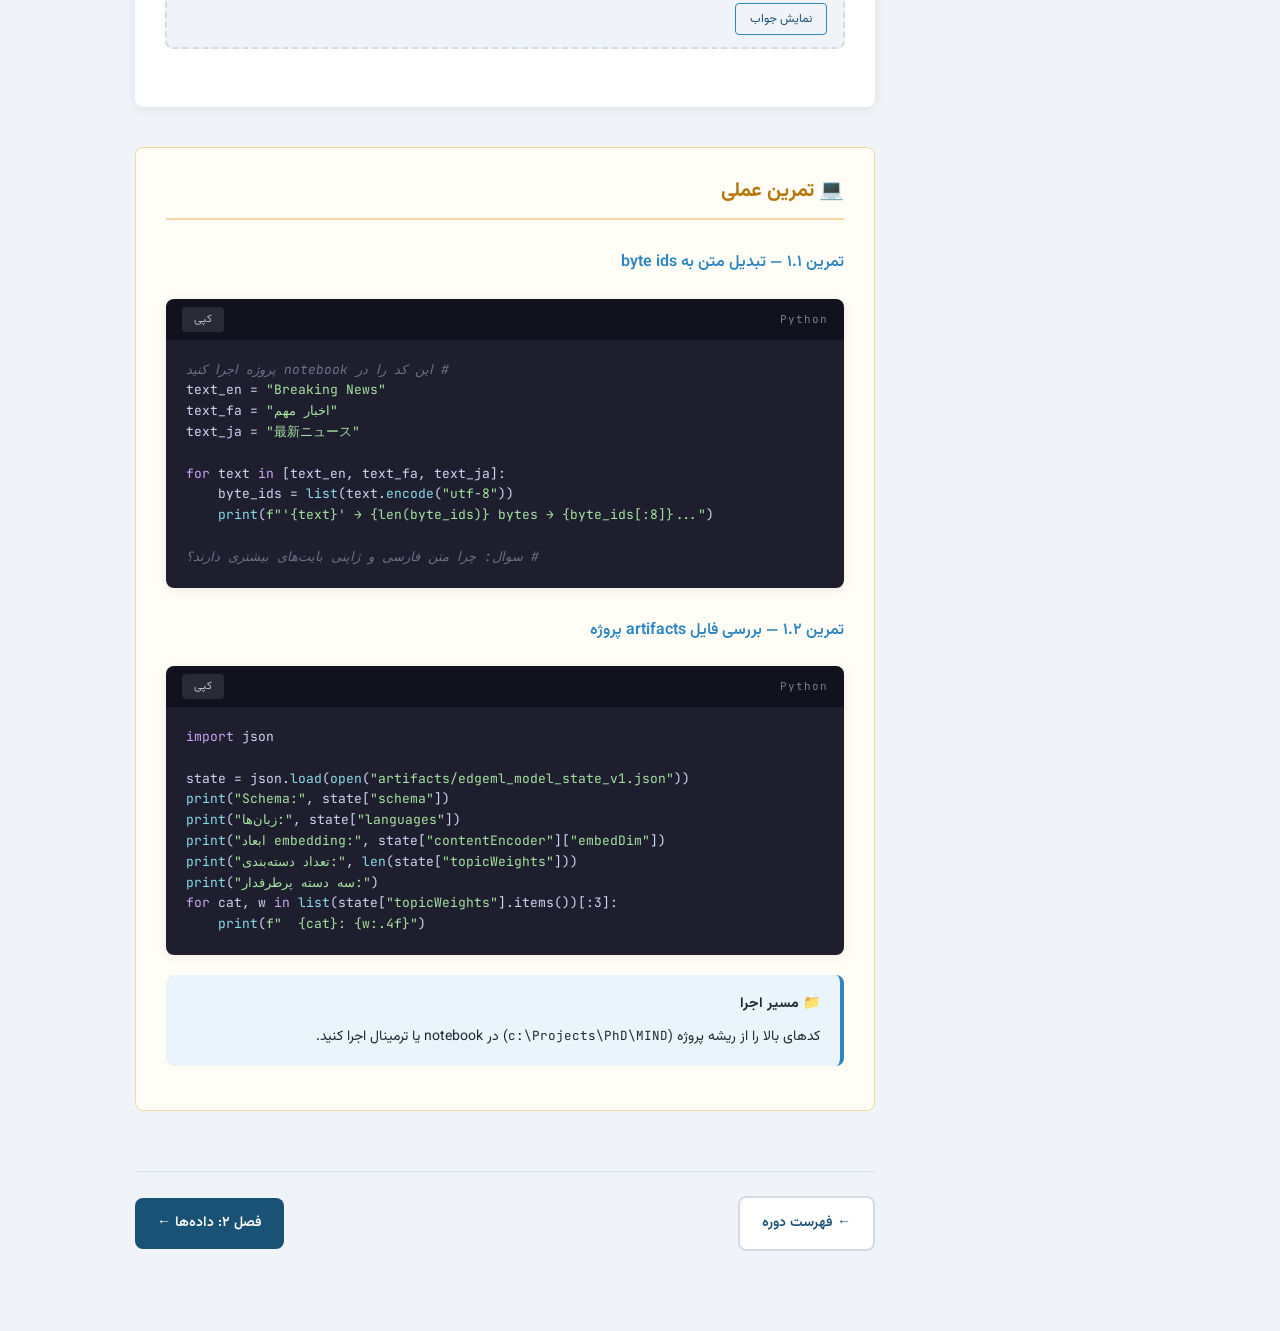
==== commit b87d6dc1: "P1 complete over three seeds: Table 2, text and checks; summarize_p1 and make_tables; logbook" ====
--- a/course/01-intro/index.html
+++ b/course/01-intro/index.html
@@ -152,7 +152,7 @@
 
 <div class="callout callout-warn">
   <div class="callout-title">⚠️ یادداشت بازبینی — ۵ اکتبر ۲۰۲۶</div>
-  نتایج ژوئن ۲۰۲۶ دوباره با فایل‌های خروجی سنجیده شد. شمارش MAC و برآورد انرژیِ ردیف‌های INT8 و Binary اشتباه بود و اصلاح شده است؛ عددهای انرژی این دوره به‌روز شده‌اند. مدل‌های جدول نتایج فقط با کلیک‌های انگلیسی آموزش دیده‌اند و کارایی encoderِ distill‌شده روی ۱۴ زبانِ xMIND هنوز در حال اندازه‌گیری است. baselineِ NRMS با GloVe و اندازه‌گیری روی بردهای STM32 و گوشی اندروید هم در دست انجام است. تا پایان این آزمایش‌ها، مقایسه با NRMS و بخش چندزبانه در فصل‌های ۱، ۶ و ۷ موقتی است. شرح کامل در فایل <code>LOGBOOK.md</code> در مخزن پروژه آمده است.
+  نتایج ژوئن ۲۰۲۶ دوباره با فایل‌های خروجی سنجیده شد. شمارش MAC و برآورد انرژیِ ردیف‌های INT8 و Binary اشتباه بود و اصلاح شده است؛ عددهای انرژی این دوره به‌روز شده‌اند. مدل‌های جدول نتایج فقط با کلیک‌های انگلیسی آموزش دیده‌اند. اندازه‌گیری‌های جدید (۶ اکتبر ۲۰۲۶، سه seed) در مقاله آمده‌اند: NRMS با GloVe به ۰٫۶۶۴ می‌رسد، و encoderِ distill‌شده با آموزش روی کلیک‌هایی که به زبانی تصادفی نمایش داده شده‌اند، میانگین ۰٫۵۸۹ روی ۱۴ زبان xMIND می‌گیرد. اندازه‌گیری روی بردهای STM32 و گوشی اندروید هنوز انجام نشده است. تا به‌روزرسانی فصل‌ها، مقایسه با NRMS و بخش چندزبانه در فصل‌های ۱، ۶ و ۷ موقتی است. شرح کامل در فایل <code>LOGBOOK.md</code> در مخزن پروژه آمده است.
 </div>
 
 <div class="table-wrap">
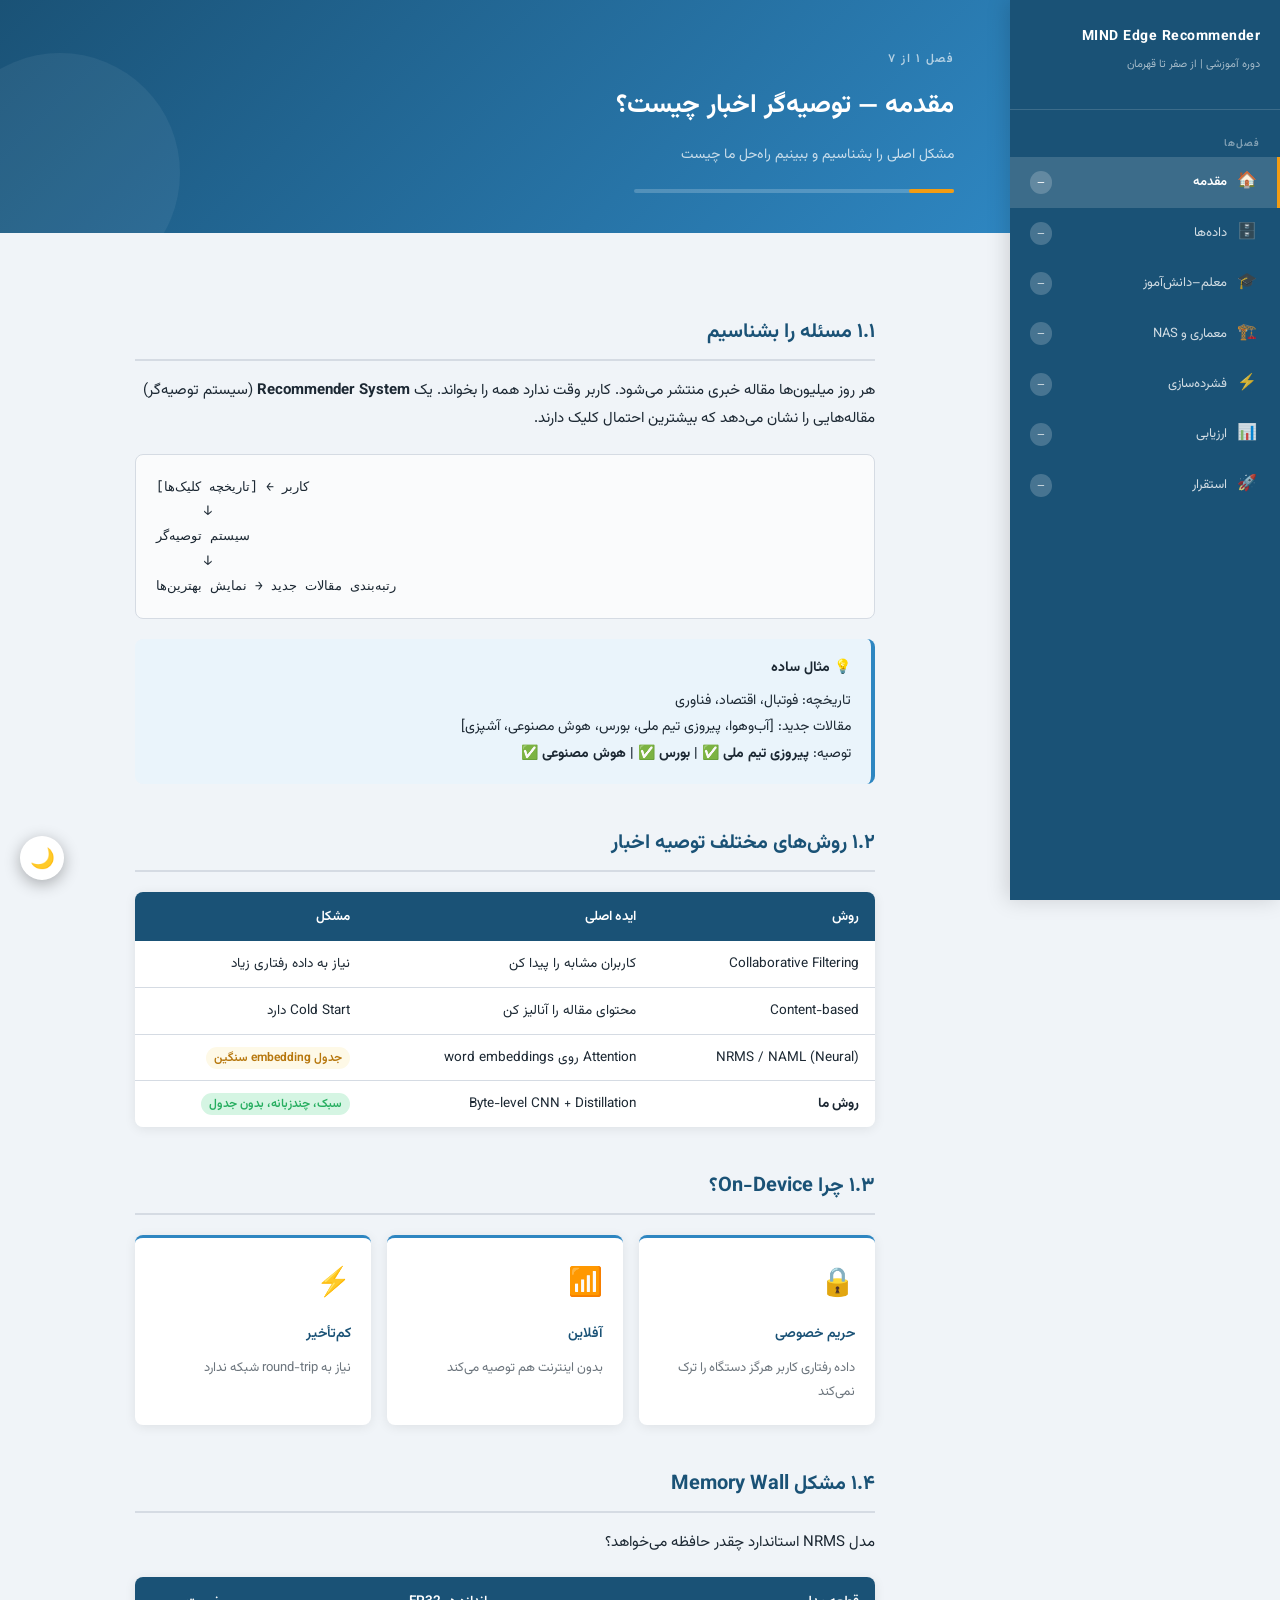
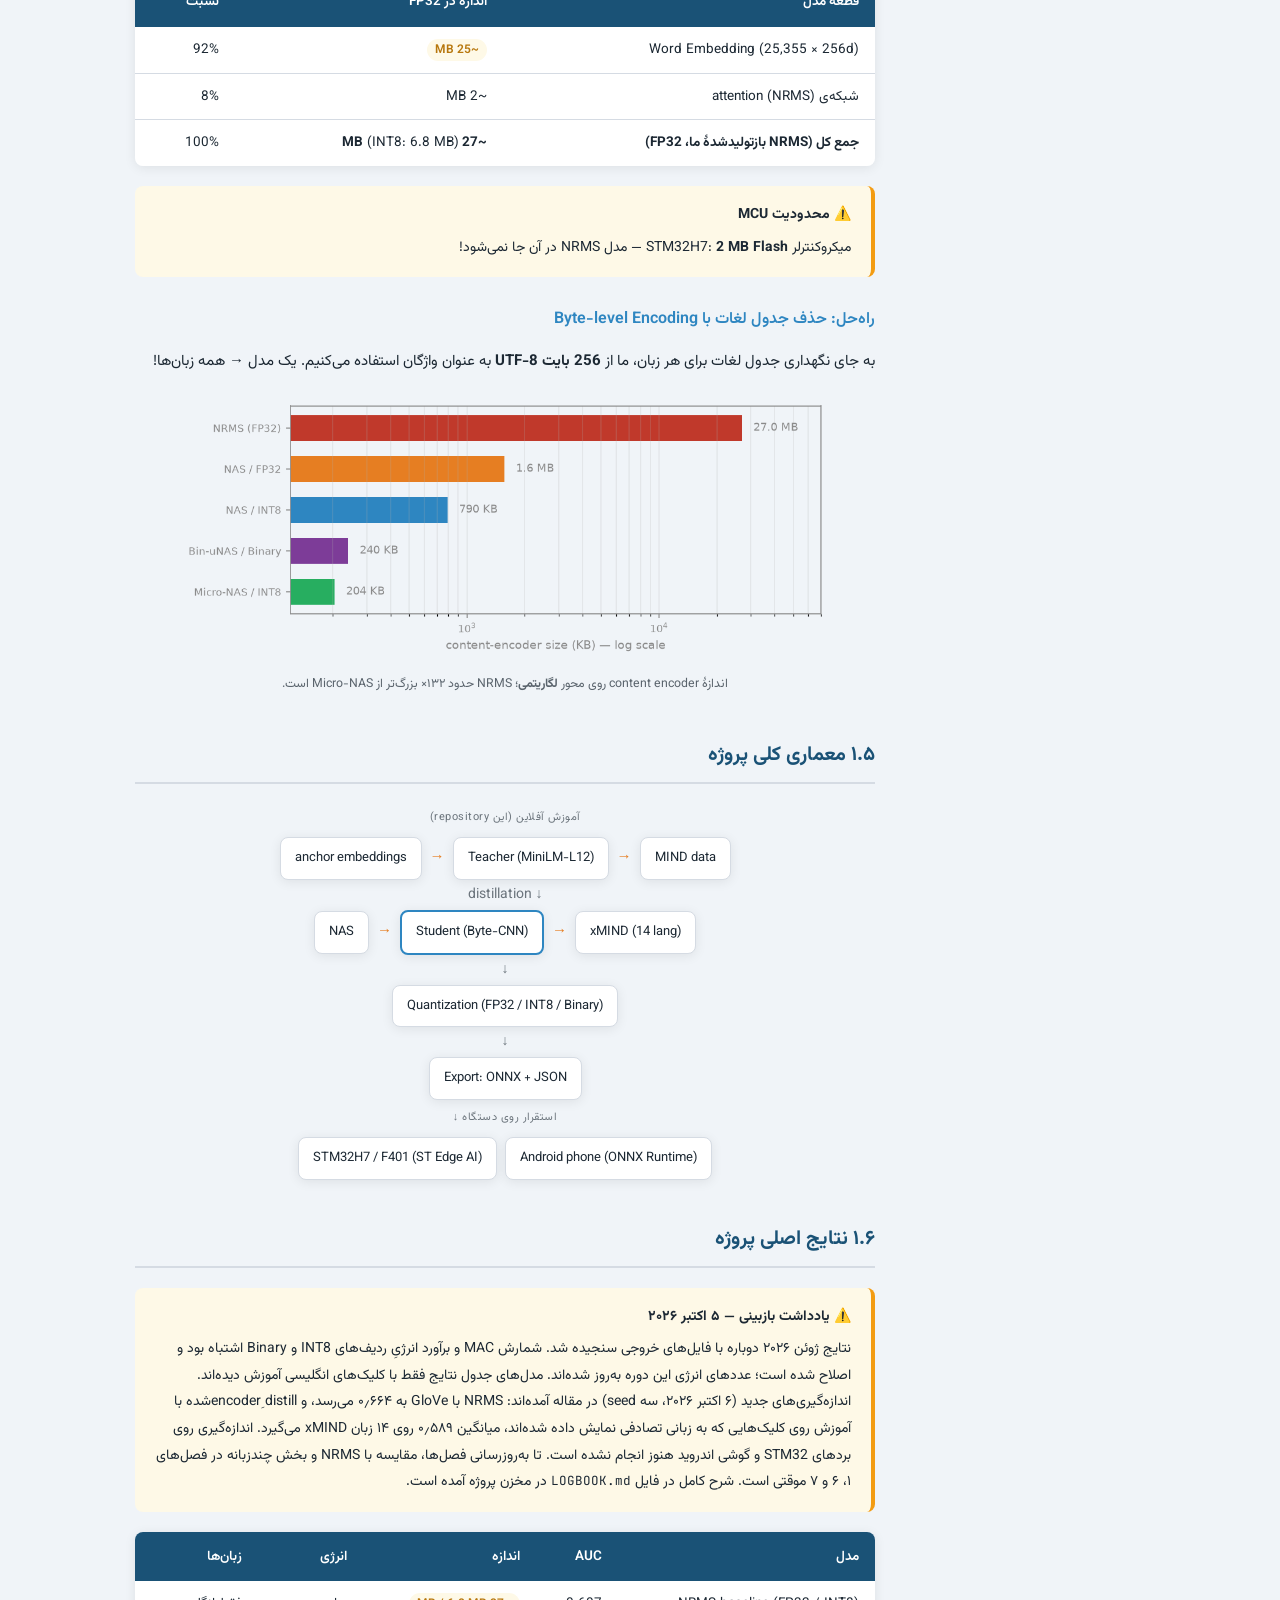
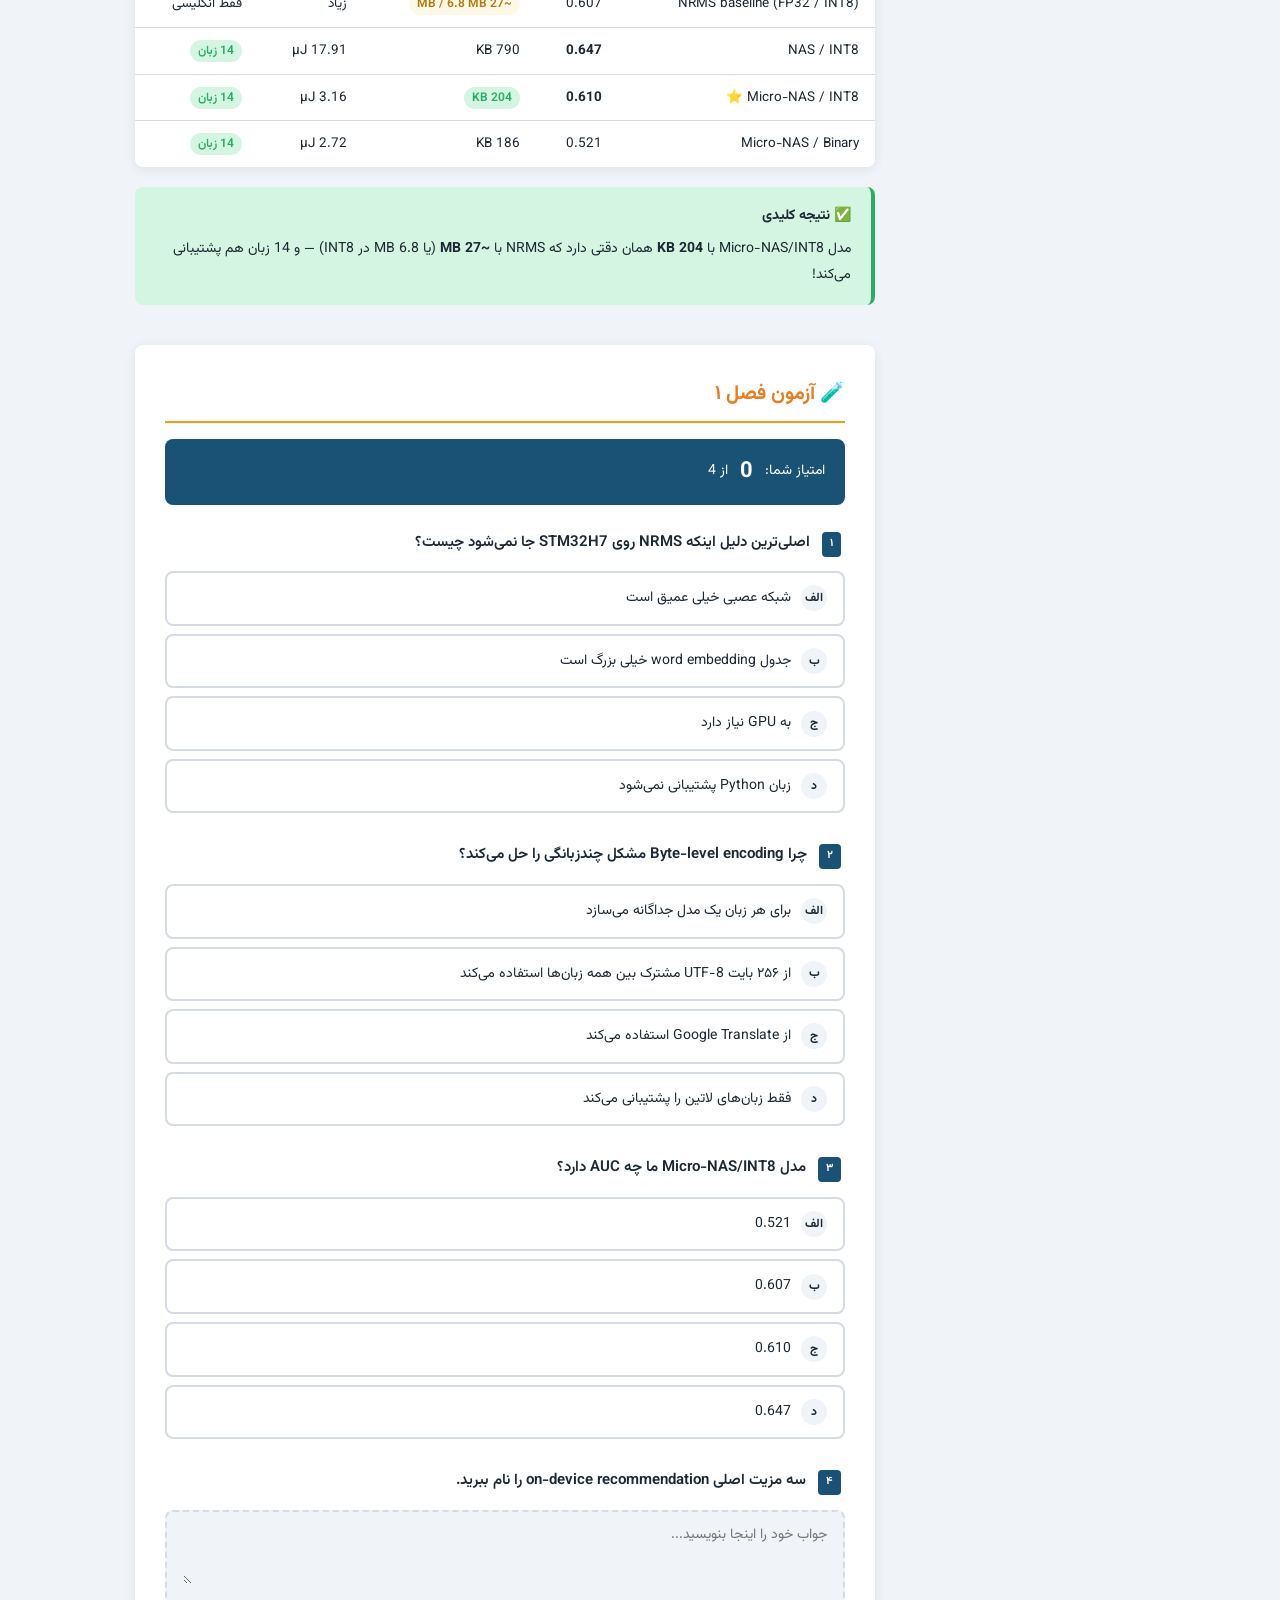
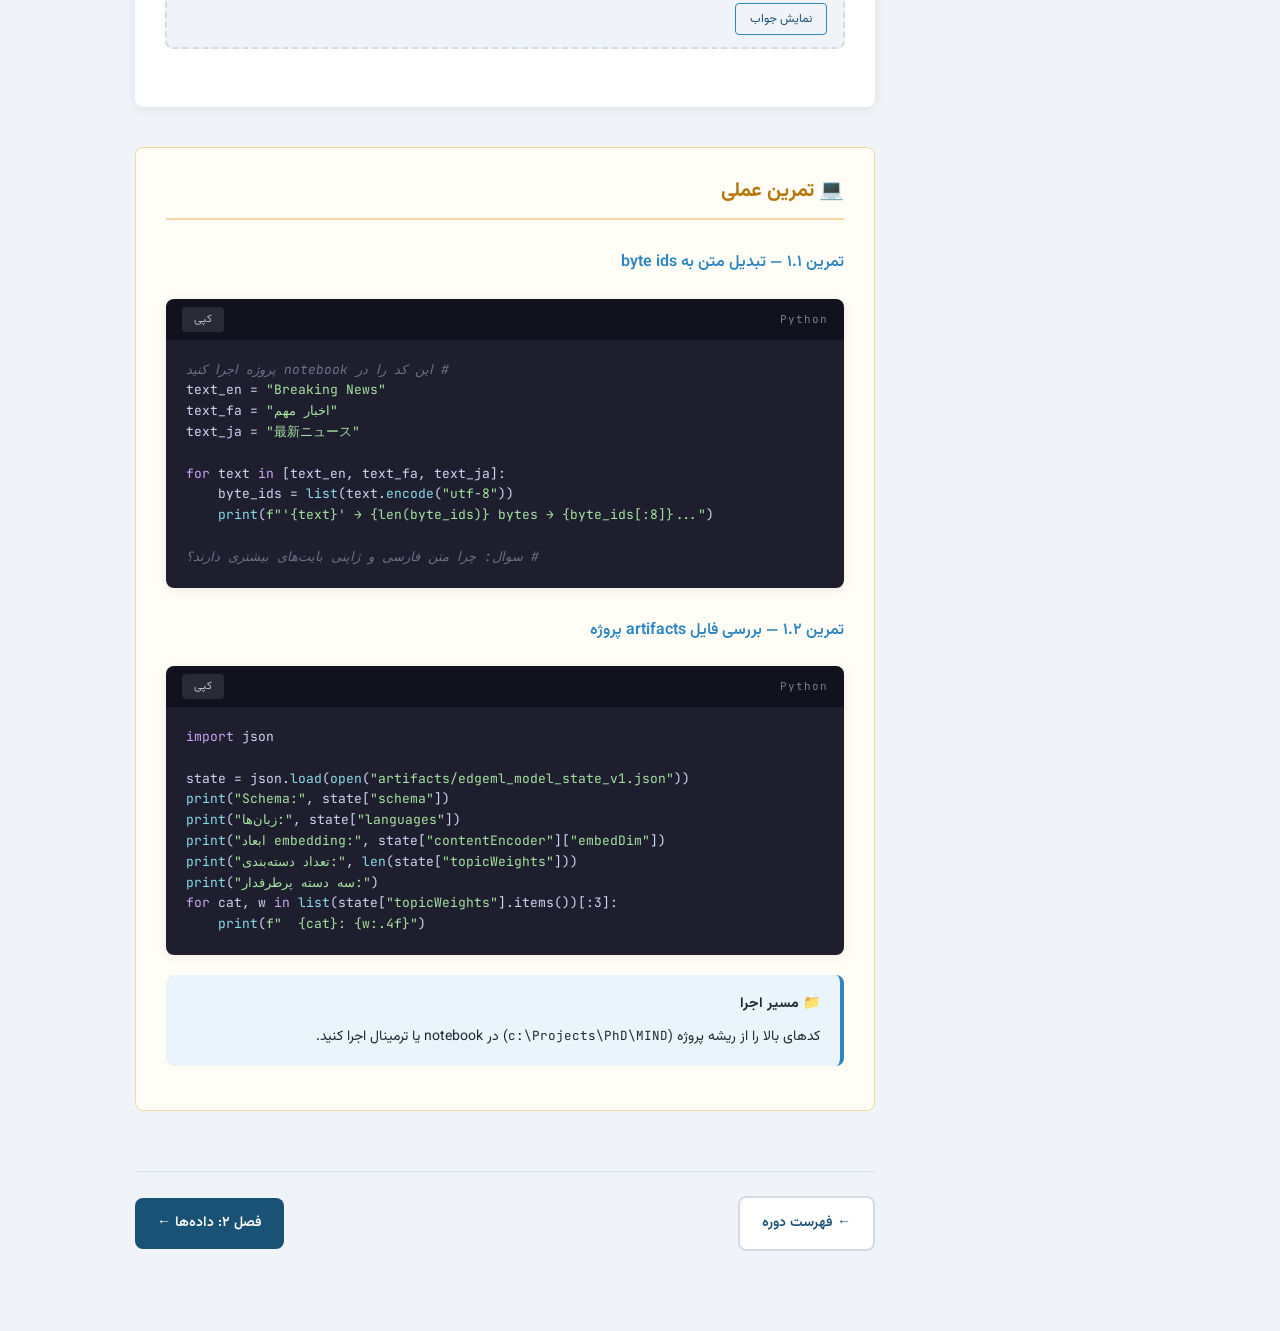
==== commit 5ca93fba: "Course, deployment lesson: Pi 5 replaced by the Android phone, STM32 latency and memory measured on " ====
--- a/course/01-intro/index.html
+++ b/course/01-intro/index.html
@@ -142,8 +142,8 @@
   <div class="flow-node" dir="ltr">Export: ONNX + JSON</div>
   <div class="flow-stage">استقرار روی دستگاه ↓</div>
   <div class="flow-row">
-    <span class="flow-node" dir="ltr">Raspberry Pi 5 (ONNX Runtime)</span>
-    <span class="flow-node" dir="ltr">STM32H7 (X-CUBE-AI)</span>
+    <span class="flow-node" dir="ltr">Android phone (ONNX Runtime)</span>
+    <span class="flow-node" dir="ltr">STM32H7 / F401 (ST Edge AI)</span>
   </div>
 </div>
 
